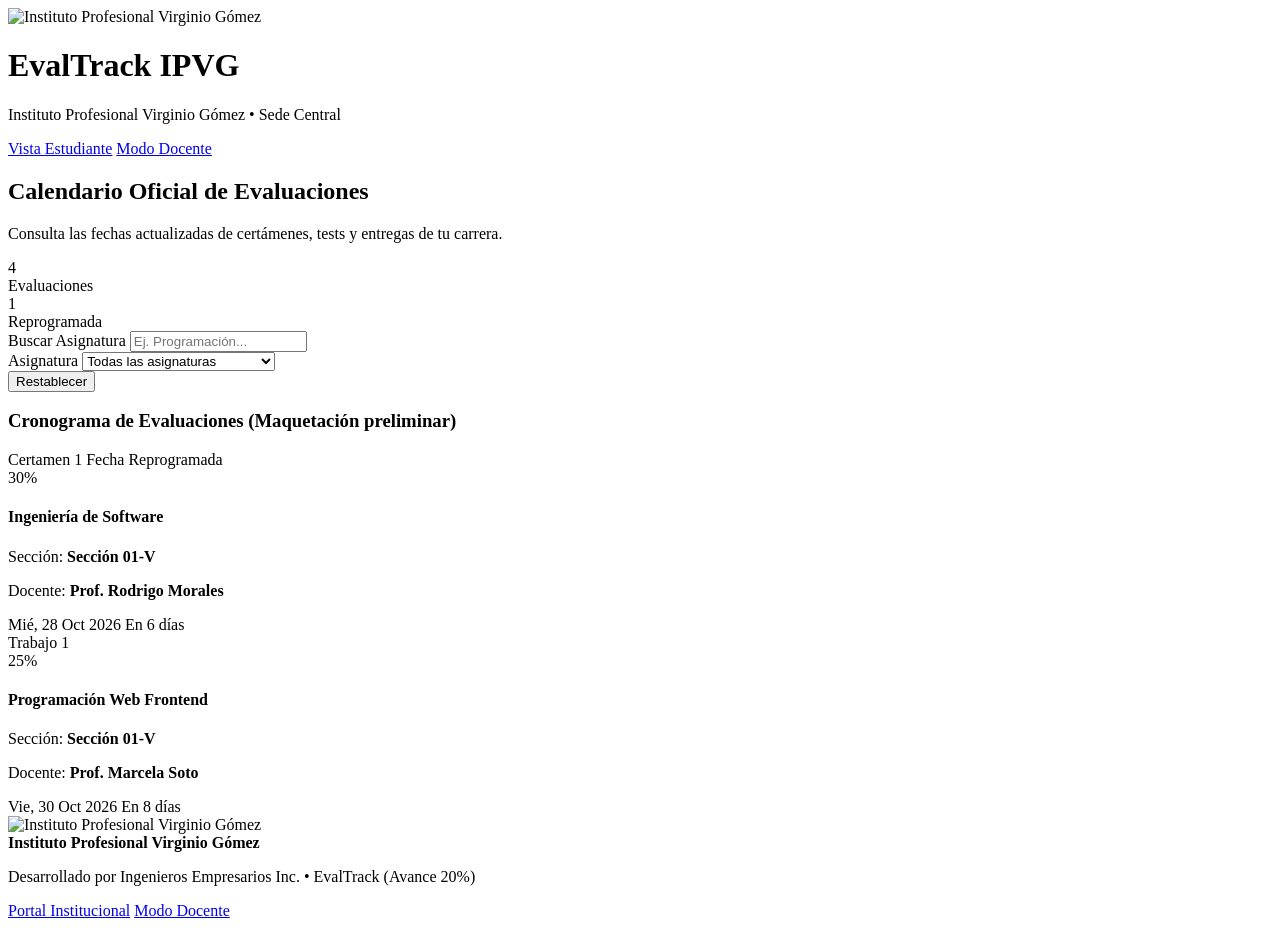
==== index.html @ 060f39af "maqueta semantica de portal estudiante/docente" ====
<!DOCTYPE html>
<html lang="es">
<head>
  <meta charset="UTF-8">
  <meta name="viewport" content="width=device-width, initial-scale=1.0">
  <title>EvalTrack | Portal Estudiante - IP Virginio Gómez (Avance 20%)</title>
  <link rel="stylesheet" href="css/styles.css">
</head>
<body>

  <!-- HEADER INSTITUCIONAL IPVG -->
  <header class="header-institucional">
    <div class="header-container">
      <div class="brand-section">
        <img src="logo-ipvg.png" alt="Instituto Profesional Virginio Gómez" class="logo-ipvg">
        <div class="brand-text">
          <h1>EvalTrack <span class="badge-brand">IPVG</span></h1>
          <p>Instituto Profesional Virginio Gómez &bull; Sede Central</p>
        </div>
      </div>
      <nav class="header-nav" aria-label="Navegación principal">
        <a href="index.html" class="nav-link-btn btn-active-role" aria-current="page">Vista Estudiante</a>
        <a href="docente.html" class="nav-link-btn">Modo Docente</a>
      </nav>
    </div>
  </header>

  <!-- CONTENIDO PRINCIPAL -->
  <main class="main-wrapper">
    
    <!-- Hero / Resumen del Semestre -->
    <section class="hero-banner" aria-labelledby="hero-title">
      <div class="hero-info">
        <h2 id="hero-title">Calendario Oficial de Evaluaciones</h2>
        <p>Consulta las fechas actualizadas de certámenes, tests y entregas de tu carrera.</p>
      </div>
      <div class="hero-stats">
        <div class="stat-card">
          <div class="stat-value">4</div>
          <div class="stat-label">Evaluaciones</div>
        </div>
        <div class="stat-card">
          <div class="stat-value warning">1</div>
          <div class="stat-label">Reprogramada</div>
        </div>
      </div>
    </section>

    <!-- Barra de Filtros (Estructura inicial) -->
    <section class="controls-card" aria-label="Filtros y búsqueda">
      <form class="filter-grid" id="filter-form" onsubmit="return false;">
        <div class="form-group">
          <label for="search-input" class="form-label">Buscar Asignatura</label>
          <input type="text" id="search-input" class="input-control" placeholder="Ej. Programación...">
        </div>
        <div class="form-group">
          <label for="filter-asignatura" class="form-label">Asignatura</label>
          <select id="filter-asignatura" class="select-control">
            <option value="all">Todas las asignaturas</option>
            <option value="Ingeniería de Software">Ingeniería de Software</option>
            <option value="Programación Web Frontend">Programación Web Frontend</option>
          </select>
        </div>
        <div class="form-group">
          <button type="button" class="btn-secondary" id="btn-reset-filters">Restablecer</button>
        </div>
      </form>
    </section>

    <!-- Listado en Tarjetas (Maquetación inicial) -->
    <section class="eval-section" aria-labelledby="list-title">
      <div class="section-title-bar">
        <h3 id="list-title">Cronograma de Evaluaciones <span class="eval-counter">(Maquetación preliminar)</span></h3>
      </div>

      <div class="eval-cards-grid">
        <!-- Tarjeta de Ejemplo 1: Certamen -->
        <article class="eval-card tipo-certamen">
          <div class="card-top">
            <div class="badges-group">
              <span class="badge badge-tipo-certamen">Certamen 1</span>
              <span class="badge badge-reprogramada">Fecha Reprogramada</span>
            </div>
            <span class="badge badge-ponderacion">30%</span>
          </div>
          <h4 class="card-title">Ingeniería de Software</h4>
          <div class="card-meta-list">
            <p>Sección: <strong>Sección 01-V</strong></p>
            <p>Docente: <strong>Prof. Rodrigo Morales</strong></p>
          </div>
          <div class="card-footer-info">
            <span class="fecha-valor">Mié, 28 Oct 2026</span>
            <span class="dias-restantes-pill urgente">En 6 días</span>
          </div>
        </article>

        <!-- Tarjeta de Ejemplo 2: Trabajo -->
        <article class="eval-card tipo-trabajo">
          <div class="card-top">
            <div class="badges-group">
              <span class="badge badge-tipo-trabajo">Trabajo 1</span>
            </div>
            <span class="badge badge-ponderacion">25%</span>
          </div>
          <h4 class="card-title">Programación Web Frontend</h4>
          <div class="card-meta-list">
            <p>Sección: <strong>Sección 01-V</strong></p>
            <p>Docente: <strong>Prof. Marcela Soto</strong></p>
          </div>
          <div class="card-footer-info">
            <span class="fecha-valor">Vie, 30 Oct 2026</span>
            <span class="dias-restantes-pill urgente">En 8 días</span>
          </div>
        </article>
      </div>

      <!-- FASE SIGUIENTE (Próxima entrega):
           - Módulo interactivo de vista calendario mensual (RF-07)
           - Modales dinámicos de detalle y confirmación
      -->
    </section>

  </main>

  <!-- FOOTER INSTITUCIONAL -->
  <footer class="footer-institucional">
    <div class="footer-container">
      <div class="footer-brand">
        <img src="logo-ipvg.png" alt="Instituto Profesional Virginio Gómez" class="footer-logo-ipvg">
        <div class="footer-text">
          <strong>Instituto Profesional Virginio Gómez</strong>
          <p>Desarrollado por Ingenieros Empresarios Inc. &bull; EvalTrack (Avance 20%)</p>
        </div>
      </div>
      <nav class="footer-links" aria-label="Enlaces institucionales">
        <a href="https://www.virginiogomez.cl" target="_blank" rel="noopener">Portal Institucional</a>
        <a href="docente.html">Modo Docente</a>
      </nav>
    </div>
  </footer>

  <script src="js/evaltrack.js"></script>
</body>
</html>
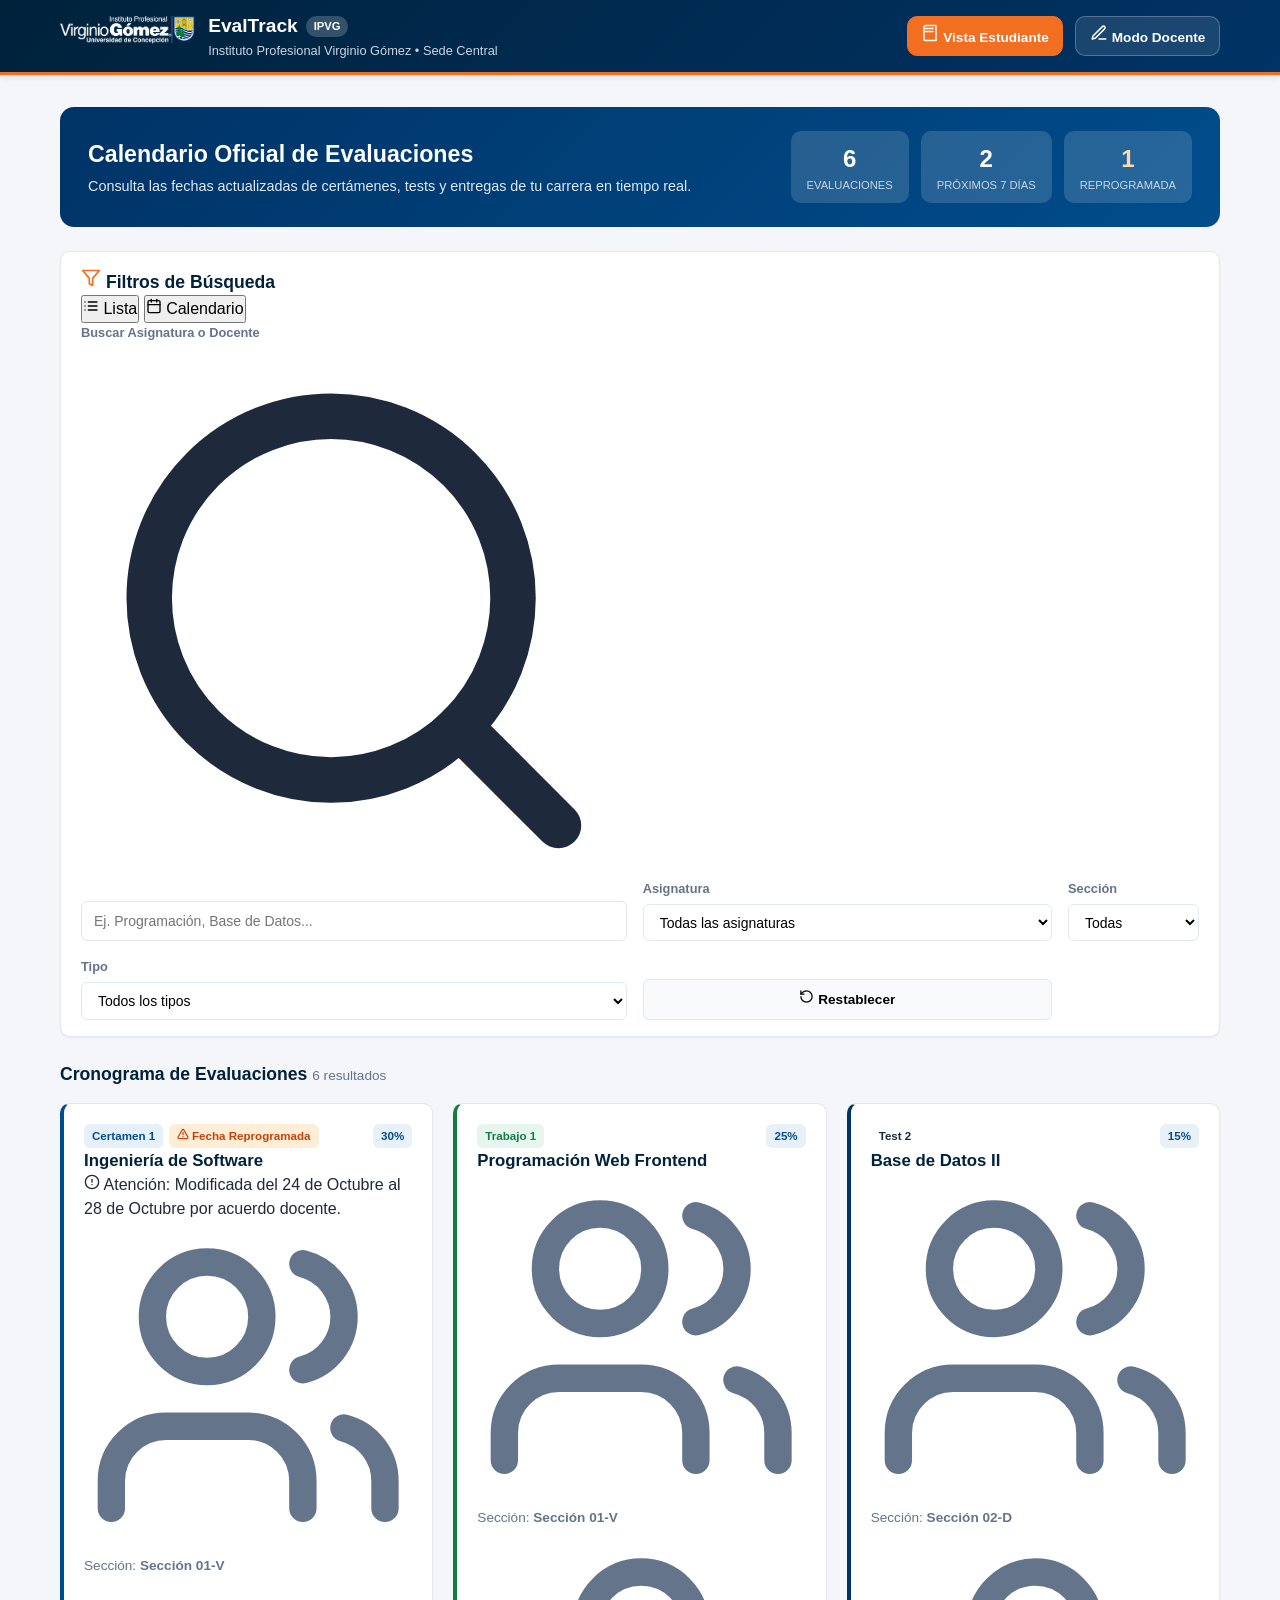
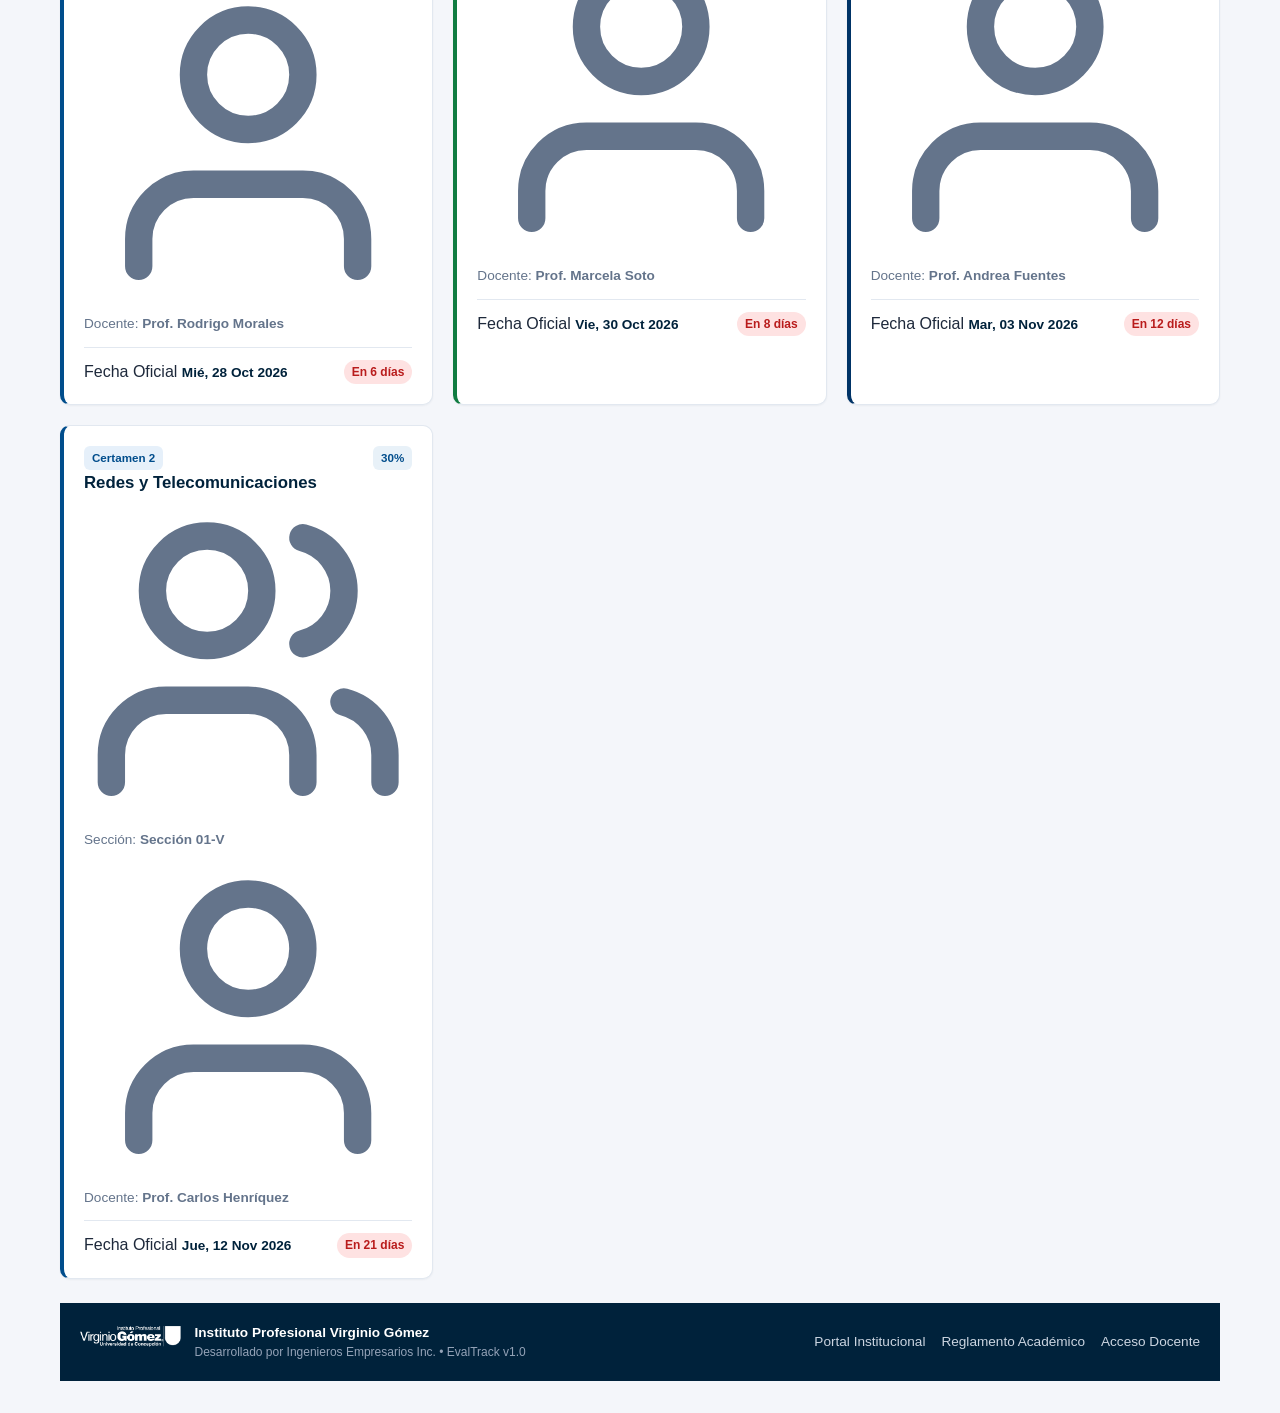
==== commit fbc8d3ae: "html 70%" ====
--- a/index.html
+++ b/index.html
@@ -3,41 +3,69 @@
 <head>
   <meta charset="UTF-8">
   <meta name="viewport" content="width=device-width, initial-scale=1.0">
-  <title>EvalTrack | Portal Estudiante - IP Virginio Gómez (Avance 20%)</title>
+  <meta name="description" content="EvalTrack - Calendario oficial y centralizado de evaluaciones para estudiantes del Instituto Profesional Virginio Gómez.">
+  <title>EvalTrack | Portal Estudiante - IP Virginio Gómez</title>
   <link rel="stylesheet" href="css/styles.css">
 </head>
 <body>
 
-  <!-- HEADER INSTITUCIONAL IPVG -->
+  <!-- ======================================================================
+       HEADER INSTITUCIONAL - IP VIRGINIO GÓMEZ
+       ====================================================================== -->
   <header class="header-institucional">
     <div class="header-container">
       <div class="brand-section">
-        <img src="logo-ipvg.png" alt="Instituto Profesional Virginio Gómez" class="logo-ipvg">
+        <div class="brand-logo-icon" title="Instituto Profesional Virginio Gómez">
+          <img src="logo-ipvg.png" alt="Instituto Profesional Virginio Gómez" class="logo-ipvg">
+        </div>
         <div class="brand-text">
-          <h1>EvalTrack <span class="badge-brand">IPVG</span></h1>
+          <h1>
+            EvalTrack
+            <span class="badge-brand">IPVG</span>
+          </h1>
           <p>Instituto Profesional Virginio Gómez &bull; Sede Central</p>
         </div>
       </div>
+
       <nav class="header-nav" aria-label="Navegación principal">
-        <a href="index.html" class="nav-link-btn btn-active-role" aria-current="page">Vista Estudiante</a>
-        <a href="docente.html" class="nav-link-btn">Modo Docente</a>
+        <a href="index.html" class="nav-link-btn btn-active-role" aria-current="page">
+          <svg width="18" height="18" viewBox="0 0 24 24" fill="none" stroke="currentColor" stroke-width="2" stroke-linecap="round" stroke-linejoin="round">
+            <path d="M4 19.5v-15A2.5 2.5 0 0 1 6.5 2H20v20H6.5a2.5 2.5 0 0 1-2.5-2.5Z"/>
+            <path d="M6 6h10"/>
+            <path d="M6 10h10"/>
+          </svg>
+          <span>Vista Estudiante</span>
+        </a>
+        <a href="docente.html" class="nav-link-btn">
+          <svg width="18" height="18" viewBox="0 0 24 24" fill="none" stroke="currentColor" stroke-width="2" stroke-linecap="round" stroke-linejoin="round">
+            <path d="M12 20h9"/>
+            <path d="M16.5 3.5a2.12 2.12 0 0 1 3 3L7 19l-4 1 1-4Z"/>
+          </svg>
+          <span>Modo Docente</span>
+        </a>
       </nav>
     </div>
   </header>
 
-  <!-- CONTENIDO PRINCIPAL -->
+  <!-- ======================================================================
+       CONTENIDO PRINCIPAL
+       ====================================================================== -->
   <main class="main-wrapper">
     
     <!-- Hero / Resumen del Semestre -->
     <section class="hero-banner" aria-labelledby="hero-title">
       <div class="hero-info">
         <h2 id="hero-title">Calendario Oficial de Evaluaciones</h2>
-        <p>Consulta las fechas actualizadas de certámenes, tests y entregas de tu carrera.</p>
+        <p>Consulta las fechas actualizadas de certámenes, tests y entregas de tu carrera en tiempo real.</p>
       </div>
       <div class="hero-stats">
         <div class="stat-card">
-          <div class="stat-value">4</div>
+          <div class="stat-value">6</div>
           <div class="stat-label">Evaluaciones</div>
+        </div>
+        <div class="stat-card">
+          <div class="stat-value">2</div>
+          <div class="stat-label">Próximos 7 días</div>
         </div>
         <div class="stat-card">
           <div class="stat-value warning">1</div>
@@ -46,99 +74,335 @@
       </div>
     </section>
 
-    <!-- Barra de Filtros (Estructura inicial) -->
-    <section class="controls-card" aria-label="Filtros y búsqueda">
+    <!-- Barra de Filtros, Búsqueda y Selector de Vista (RF-02, RF-07) -->
+    <section class="controls-card" aria-label="Filtros y opciones de visualización">
+      <div class="controls-header">
+        <div class="section-title-bar" style="margin-bottom: 0;">
+          <h3>
+            <svg width="20" height="20" viewBox="0 0 24 24" fill="none" stroke="currentColor" stroke-width="2" stroke-linecap="round" stroke-linejoin="round" style="color: var(--ipvg-orange);">
+              <polygon points="22 3 2 3 10 12.46 10 19 14 21 14 12.46 22 3"/>
+            </svg>
+            Filtros de Búsqueda
+          </h3>
+        </div>
+
+        <!-- Conmutador Lista / Calendario (RF-07) -->
+        <div class="view-toggles" role="tablist" aria-label="Cambio de visualización">
+          <button type="button" class="view-btn active" role="tab" aria-selected="true" id="btn-view-list">
+            <svg width="16" height="16" viewBox="0 0 24 24" fill="none" stroke="currentColor" stroke-width="2" stroke-linecap="round" stroke-linejoin="round">
+              <line x1="8" y1="6" x2="21" y2="6"/>
+              <line x1="8" y1="12" x2="21" y2="12"/>
+              <line x1="8" y1="18" x2="21" y2="18"/>
+              <line x1="3" y1="6" x2="3.01" y2="6"/>
+              <line x1="3" y1="12" x2="3.01" y2="12"/>
+              <line x1="3" y1="18" x2="3.01" y2="18"/>
+            </svg>
+            <span>Lista</span>
+          </button>
+          <button type="button" class="view-btn" role="tab" aria-selected="false" id="btn-view-cal">
+            <svg width="16" height="16" viewBox="0 0 24 24" fill="none" stroke="currentColor" stroke-width="2" stroke-linecap="round" stroke-linejoin="round">
+              <rect x="3" y="4" width="18" height="18" rx="2" ry="2"/>
+              <line x1="16" y1="2" x2="16" y2="6"/>
+              <line x1="8" y1="2" x2="8" y2="6"/>
+              <line x1="3" y1="10" x2="21" y2="10"/>
+            </svg>
+            <span>Calendario</span>
+          </button>
+        </div>
+      </div>
+
+      <!-- Formulario de Filtros Dinámicos -->
       <form class="filter-grid" id="filter-form" onsubmit="return false;">
+        <!-- Buscador por texto -->
         <div class="form-group">
-          <label for="search-input" class="form-label">Buscar Asignatura</label>
-          <input type="text" id="search-input" class="input-control" placeholder="Ej. Programación...">
-        </div>
+          <label for="search-input" class="form-label">Buscar Asignatura o Docente</label>
+          <div class="input-with-icon">
+            <svg viewBox="0 0 24 24" fill="none" stroke="currentColor" stroke-width="2" stroke-linecap="round" stroke-linejoin="round">
+              <circle cx="11" cy="11" r="8"/>
+              <line x1="21" y1="21" x2="16.65" y2="16.65"/>
+            </svg>
+            <input type="text" id="search-input" class="input-control" placeholder="Ej. Programación, Base de Datos...">
+          </div>
+        </div>
+
+        <!-- Filtro por Asignatura -->
         <div class="form-group">
           <label for="filter-asignatura" class="form-label">Asignatura</label>
           <select id="filter-asignatura" class="select-control">
             <option value="all">Todas las asignaturas</option>
             <option value="Ingeniería de Software">Ingeniería de Software</option>
             <option value="Programación Web Frontend">Programación Web Frontend</option>
+            <option value="Base de Datos II">Base de Datos II</option>
+            <option value="Redes y Telecomunicaciones">Redes y Telecomunicaciones</option>
           </select>
         </div>
+
+        <!-- Filtro por Sección -->
         <div class="form-group">
-          <button type="button" class="btn-secondary" id="btn-reset-filters">Restablecer</button>
+          <label for="filter-seccion" class="form-label">Sección</label>
+          <select id="filter-seccion" class="select-control">
+            <option value="all">Todas</option>
+            <option value="Sección 01-V">Sección 01-V</option>
+            <option value="Sección 02-D">Sección 02-D</option>
+          </select>
+        </div>
+
+        <!-- Filtro por Tipo de Evaluación -->
+        <div class="form-group">
+          <label for="filter-tipo" class="form-label">Tipo</label>
+          <select id="filter-tipo" class="select-control">
+            <option value="all">Todos los tipos</option>
+            <option value="Certamen">Certamen</option>
+            <option value="Trabajo">Trabajo / Proyecto</option>
+            <option value="Test">Test Corto</option>
+            <option value="Examen">Examen</option>
+          </select>
+        </div>
+
+        <!-- Botón para limpiar filtros -->
+        <div class="form-group">
+          <button type="button" class="btn-secondary" id="btn-reset-filters">
+            <svg width="15" height="15" viewBox="0 0 24 24" fill="none" stroke="currentColor" stroke-width="2" stroke-linecap="round" stroke-linejoin="round">
+              <path d="M3 12a9 9 0 1 0 9-9 9.75 9.75 0 0 0-6.74 2.74L3 8"/>
+              <path d="M3 3v5h5"/>
+            </svg>
+            <span>Restablecer</span>
+          </button>
         </div>
       </form>
     </section>
 
-    <!-- Listado en Tarjetas (Maquetación inicial) -->
-    <section class="eval-section" aria-labelledby="list-title">
+    <!-- ======================================================================
+         VISTA 1: LISTADO EN TARJETAS CRONOLÓGICAS (RF-01, RF-03)
+         ====================================================================== -->
+    <section class="eval-section" id="view-cards-container" aria-labelledby="list-title">
       <div class="section-title-bar">
-        <h3 id="list-title">Cronograma de Evaluaciones <span class="eval-counter">(Maquetación preliminar)</span></h3>
+        <h3 id="list-title">
+          <span>Cronograma de Evaluaciones</span>
+          <span class="eval-counter">6 resultados</span>
+        </h3>
       </div>
 
       <div class="eval-cards-grid">
-        <!-- Tarjeta de Ejemplo 1: Certamen -->
+
+        <!-- Tarjeta 1: Certamen (Reprogramada - RF-03) -->
         <article class="eval-card tipo-certamen">
-          <div class="card-top">
-            <div class="badges-group">
-              <span class="badge badge-tipo-certamen">Certamen 1</span>
-              <span class="badge badge-reprogramada">Fecha Reprogramada</span>
-            </div>
-            <span class="badge badge-ponderacion">30%</span>
-          </div>
-          <h4 class="card-title">Ingeniería de Software</h4>
-          <div class="card-meta-list">
-            <p>Sección: <strong>Sección 01-V</strong></p>
-            <p>Docente: <strong>Prof. Rodrigo Morales</strong></p>
-          </div>
+          <div>
+            <div class="card-top">
+              <div class="badges-group">
+                <span class="badge badge-tipo-certamen">Certamen 1</span>
+                <!-- Indicador visual de reprogramación -->
+                <span class="badge badge-reprogramada">
+                  <svg width="12" height="12" viewBox="0 0 24 24" fill="none" stroke="currentColor" stroke-width="2.5" stroke-linecap="round" stroke-linejoin="round">
+                    <path d="m21.73 18-8-14a2 2 0 0 0-3.48 0l-8 14A2 2 0 0 0 4 21h16a2 2 0 0 0 1.73-3Z"/>
+                    <line x1="12" y1="9" x2="12" y2="13"/>
+                    <line x1="12" y1="17" x2="12.01" y2="17"/>
+                  </svg>
+                  Fecha Reprogramada
+                </span>
+              </div>
+              <span class="badge badge-ponderacion">30%</span>
+            </div>
+
+            <h4 class="card-title">Ingeniería de Software</h4>
+
+            <!-- Mensaje de aviso de reprogramación para el estudiante -->
+            <div class="reprogramada-notice">
+              <svg width="16" height="16" viewBox="0 0 24 24" fill="none" stroke="currentColor" stroke-width="2" stroke-linecap="round" stroke-linejoin="round">
+                <circle cx="12" cy="12" r="10"/>
+                <line x1="12" y1="8" x2="12" y2="12"/>
+                <line x1="12" y1="16" x2="12.01" y2="16"/>
+              </svg>
+              <span>Atención: Modificada del 24 de Octubre al 28 de Octubre por acuerdo docente.</span>
+            </div>
+
+            <div class="card-meta-list">
+              <div class="meta-item">
+                <svg viewBox="0 0 24 24" fill="none" stroke="currentColor" stroke-width="2" stroke-linecap="round" stroke-linejoin="round">
+                  <path d="M16 21v-2a4 4 0 0 0-4-4H6a4 4 0 0 0-4 4v2"/>
+                  <circle cx="9" cy="7" r="4"/>
+                  <path d="M22 21v-2a4 4 0 0 0-3-3.87"/>
+                  <path d="M16 3.13a4 4 0 0 1 0 7.75"/>
+                </svg>
+                <span>Sección: <strong>Sección 01-V</strong></span>
+              </div>
+              <div class="meta-item">
+                <svg viewBox="0 0 24 24" fill="none" stroke="currentColor" stroke-width="2" stroke-linecap="round" stroke-linejoin="round">
+                  <path d="M20 21v-2a4 4 0 0 0-4-4H8a4 4 0 0 0-4 4v2"/>
+                  <circle cx="12" cy="7" r="4"/>
+                </svg>
+                <span>Docente: <strong>Prof. Rodrigo Morales</strong></span>
+              </div>
+            </div>
+          </div>
+
           <div class="card-footer-info">
-            <span class="fecha-valor">Mié, 28 Oct 2026</span>
-            <span class="dias-restantes-pill urgente">En 6 días</span>
+            <div class="fecha-box">
+              <span class="fecha-label">Fecha Oficial</span>
+              <span class="fecha-valor">Mié, 28 Oct 2026</span>
+            </div>
+            <div class="dias-restantes-pill urgente">En 6 días</div>
           </div>
         </article>
 
-        <!-- Tarjeta de Ejemplo 2: Trabajo -->
+        <!-- Tarjeta 2: Trabajo Práctico -->
         <article class="eval-card tipo-trabajo">
-          <div class="card-top">
-            <div class="badges-group">
-              <span class="badge badge-tipo-trabajo">Trabajo 1</span>
-            </div>
-            <span class="badge badge-ponderacion">25%</span>
-          </div>
-          <h4 class="card-title">Programación Web Frontend</h4>
-          <div class="card-meta-list">
-            <p>Sección: <strong>Sección 01-V</strong></p>
-            <p>Docente: <strong>Prof. Marcela Soto</strong></p>
-          </div>
+          <div>
+            <div class="card-top">
+              <div class="badges-group">
+                <span class="badge badge-tipo-trabajo">Trabajo 1</span>
+              </div>
+              <span class="badge badge-ponderacion">25%</span>
+            </div>
+
+            <h4 class="card-title">Programación Web Frontend</h4>
+
+            <div class="card-meta-list">
+              <div class="meta-item">
+                <svg viewBox="0 0 24 24" fill="none" stroke="currentColor" stroke-width="2" stroke-linecap="round" stroke-linejoin="round">
+                  <path d="M16 21v-2a4 4 0 0 0-4-4H6a4 4 0 0 0-4 4v2"/>
+                  <circle cx="9" cy="7" r="4"/>
+                  <path d="M22 21v-2a4 4 0 0 0-3-3.87"/>
+                  <path d="M16 3.13a4 4 0 0 1 0 7.75"/>
+                </svg>
+                <span>Sección: <strong>Sección 01-V</strong></span>
+              </div>
+              <div class="meta-item">
+                <svg viewBox="0 0 24 24" fill="none" stroke="currentColor" stroke-width="2" stroke-linecap="round" stroke-linejoin="round">
+                  <path d="M20 21v-2a4 4 0 0 0-4-4H8a4 4 0 0 0-4 4v2"/>
+                  <circle cx="12" cy="7" r="4"/>
+                </svg>
+                <span>Docente: <strong>Prof. Marcela Soto</strong></span>
+              </div>
+            </div>
+          </div>
+
           <div class="card-footer-info">
-            <span class="fecha-valor">Vie, 30 Oct 2026</span>
-            <span class="dias-restantes-pill urgente">En 8 días</span>
+            <div class="fecha-box">
+              <span class="fecha-label">Fecha Oficial</span>
+              <span class="fecha-valor">Vie, 30 Oct 2026</span>
+            </div>
+            <div class="dias-restantes-pill proximo">En 8 días</div>
           </div>
         </article>
-      </div>
-
-      <!-- FASE SIGUIENTE (Próxima entrega):
-           - Módulo interactivo de vista calendario mensual (RF-07)
-           - Modales dinámicos de detalle y confirmación
-      -->
+
+        <!-- Tarjeta 3: Test Corto -->
+        <article class="eval-card tipo-test">
+          <div>
+            <div class="card-top">
+              <div class="badges-group">
+                <span class="badge badge-tipo-test">Test 2</span>
+              </div>
+              <span class="badge badge-ponderacion">15%</span>
+            </div>
+
+            <h4 class="card-title">Base de Datos II</h4>
+
+            <div class="card-meta-list">
+              <div class="meta-item">
+                <svg viewBox="0 0 24 24" fill="none" stroke="currentColor" stroke-width="2" stroke-linecap="round" stroke-linejoin="round">
+                  <path d="M16 21v-2a4 4 0 0 0-4-4H6a4 4 0 0 0-4 4v2"/>
+                  <circle cx="9" cy="7" r="4"/>
+                  <path d="M22 21v-2a4 4 0 0 0-3-3.87"/>
+                  <path d="M16 3.13a4 4 0 0 1 0 7.75"/>
+                </svg>
+                <span>Sección: <strong>Sección 02-D</strong></span>
+              </div>
+              <div class="meta-item">
+                <svg viewBox="0 0 24 24" fill="none" stroke="currentColor" stroke-width="2" stroke-linecap="round" stroke-linejoin="round">
+                  <path d="M20 21v-2a4 4 0 0 0-4-4H8a4 4 0 0 0-4 4v2"/>
+                  <circle cx="12" cy="7" r="4"/>
+                </svg>
+                <span>Docente: <strong>Prof. Andrea Fuentes</strong></span>
+              </div>
+            </div>
+          </div>
+
+          <div class="card-footer-info">
+            <div class="fecha-box">
+              <span class="fecha-label">Fecha Oficial</span>
+              <span class="fecha-valor">Mar, 03 Nov 2026</span>
+            </div>
+            <div class="dias-restantes-pill">En 12 días</div>
+          </div>
+        </article>
+
+        <!-- Tarjeta 4: Certamen 2 -->
+        <article class="eval-card tipo-certamen">
+          <div>
+            <div class="card-top">
+              <div class="badges-group">
+                <span class="badge badge-tipo-certamen">Certamen 2</span>
+              </div>
+              <span class="badge badge-ponderacion">30%</span>
+            </div>
+
+            <h4 class="card-title">Redes y Telecomunicaciones</h4>
+
+            <div class="card-meta-list">
+              <div class="meta-item">
+                <svg viewBox="0 0 24 24" fill="none" stroke="currentColor" stroke-width="2" stroke-linecap="round" stroke-linejoin="round">
+                  <path d="M16 21v-2a4 4 0 0 0-4-4H6a4 4 0 0 0-4 4v2"/>
+                  <circle cx="9" cy="7" r="4"/>
+                  <path d="M22 21v-2a4 4 0 0 0-3-3.87"/>
+                  <path d="M16 3.13a4 4 0 0 1 0 7.75"/>
+                </svg>
+                <span>Sección: <strong>Sección 01-V</strong></span>
+              </div>
+              <div class="meta-item">
+                <svg viewBox="0 0 24 24" fill="none" stroke="currentColor" stroke-width="2" stroke-linecap="round" stroke-linejoin="round">
+                  <path d="M20 21v-2a4 4 0 0 0-4-4H8a4 4 0 0 0-4 4v2"/>
+                  <circle cx="12" cy="7" r="4"/>
+                </svg>
+                <span>Docente: <strong>Prof. Carlos Henríquez</strong></span>
+              </div>
+            </div>
+          </div>
+
+          <div class="card-footer-info">
+            <div class="fecha-box">
+              <span class="fecha-label">Fecha Oficial</span>
+              <span class="fecha-valor">Jue, 12 Nov 2026</span>
+            </div>
+            <div class="dias-restantes-pill">En 21 días</div>
+          </div>
+        </article>
+      </div>
     </section>
 
-  </main>
-
-  <!-- FOOTER INSTITUCIONAL -->
+    <!-- ======================================================================
+         VISTA 2: CALENDARIO MENSUAL (RF-07) - PREPARADA PARA FASE FINAL (100%)
+         ====================================================================== -->
+    <section class="calendar-view-container" id="view-calendar-container" aria-label="Vista de calendario mensual" style="display: none;">
+      <div class="calendar-placeholder" style="text-align: center; padding: 3rem 1.5rem; background: var(--bg-surface); border-radius: var(--radius-md); border: 1px dashed var(--border-light);">
+        <h3 style="color: var(--ipvg-blue-dark); margin-bottom: 0.5rem;">Módulo de Calendario Mensual Interactivo</h3>
+        <p style="color: var(--text-muted); font-size: 0.9rem;">La vista matricial mensual de 42 celdas con navegación automática de meses se integra en la entrega final del proyecto (100%).</p>
+      </div>
+    </section>
+  <!-- ======================================================================
+       FOOTER INSTITUCIONAL
+       ====================================================================== -->
   <footer class="footer-institucional">
     <div class="footer-container">
       <div class="footer-brand">
-        <img src="logo-ipvg.png" alt="Instituto Profesional Virginio Gómez" class="footer-logo-ipvg">
+        <div class="footer-logo-container" title="Instituto Profesional Virginio Gómez">
+          <img src="logo-ipvg.png" alt="Instituto Profesional Virginio Gómez" class="footer-logo-ipvg">
+        </div>
         <div class="footer-text">
           <strong>Instituto Profesional Virginio Gómez</strong>
-          <p>Desarrollado por Ingenieros Empresarios Inc. &bull; EvalTrack (Avance 20%)</p>
-        </div>
-      </div>
+          <p>Desarrollado por Ingenieros Empresarios Inc. &bull; EvalTrack v1.0</p>
+        </div>
+      </div>
+
       <nav class="footer-links" aria-label="Enlaces institucionales">
         <a href="https://www.virginiogomez.cl" target="_blank" rel="noopener">Portal Institucional</a>
-        <a href="docente.html">Modo Docente</a>
+        <a href="#">Reglamento Académico</a>
+        <a href="docente.html">Acceso Docente</a>
       </nav>
     </div>
   </footer>
 
+  <!-- Script con la lógica de negocio, persistencia y filtros de EvalTrack -->
   <script src="js/evaltrack.js"></script>
 </body>
 </html>
--- a/css/styles.css
+++ b/css/styles.css
@@ -0,0 +1,482 @@
+/* ==========================================================================
+   EvalTrack - Sistema de Calendario y Seguimiento de Evaluaciones
+   Instituto Profesional Virginio Gómez
+   Estilos Principales (Avance 20% - Maquetación y Paleta Institucional)
+   ========================================================================== */
+
+:root {
+  /* Paleta Institucional IP Virginio Gómez */
+  --ipvg-blue-dark: #00223b;
+  --ipvg-blue-primary: #003366;
+  --ipvg-blue-medium: #004d8c;
+  --ipvg-blue-light: #e8f1f8;
+  --ipvg-orange: #f26f21;
+  --ipvg-orange-hover: #d95a12;
+
+  /* Estados Semánticos de Evaluación */
+  --status-certamen: #004d8c;
+  --status-certamen-bg: #e6f0fa;
+  --status-trabajo: #107c41;
+  --status-trabajo-bg: #e6f6ee;
+  --badge-reprogramada: #c2410c;
+  --badge-reprogramada-bg: #ffedd5;
+
+  /* Neutros y Superficies */
+  --bg-app: #f4f6fa;
+  --bg-surface: #ffffff;
+  --bg-surface-secondary: #f8fafc;
+  --text-main: #1e293b;
+  --text-muted: #64748b;
+  --text-white: #ffffff;
+
+  /* Bordes, Sombras y Radios */
+  --border-light: #e2e8f0;
+  --shadow-sm: 0 1px 2px rgba(0, 34, 59, 0.05);
+  --shadow-md: 0 4px 6px -1px rgba(0, 34, 59, 0.08);
+  --radius-sm: 6px;
+  --radius-md: 10px;
+  --radius-lg: 14px;
+  --container-max-width: 1200px;
+}
+
+/* Reset y estructura general */
+*, *::before, *::after {
+  box-sizing: border-box;
+  margin: 0;
+  padding: 0;
+}
+
+body {
+  font-family: -apple-system, BlinkMacSystemFont, "Segoe UI", Roboto, Arial, sans-serif;
+  background-color: var(--bg-app);
+  color: var(--text-main);
+  line-height: 1.5;
+  min-height: 100vh;
+  display: flex;
+  flex-direction: column;
+}
+
+a {
+  color: inherit;
+  text-decoration: none;
+}
+
+button, input, select {
+  font: inherit;
+}
+
+/* ==========================================================================
+   HEADER INSTITUCIONAL
+   ========================================================================== */
+.header-institucional {
+  background: linear-gradient(135deg, var(--ipvg-blue-dark) 0%, var(--ipvg-blue-primary) 100%);
+  color: var(--text-white);
+  box-shadow: var(--shadow-md);
+  position: sticky;
+  top: 0;
+  z-index: 100;
+  border-bottom: 3px solid var(--ipvg-orange);
+}
+
+.header-container {
+  max-width: var(--container-max-width);
+  margin: 0 auto;
+  padding: 0.75rem 1.25rem;
+  display: flex;
+  align-items: center;
+  justify-content: space-between;
+}
+
+.brand-section {
+  display: flex;
+  align-items: center;
+  gap: 0.85rem;
+}
+
+.logo-ipvg {
+  max-height: 40px;
+  width: auto;
+}
+
+.brand-text h1 {
+  font-size: 1.2rem;
+  display: flex;
+  align-items: center;
+  gap: 0.5rem;
+}
+
+.brand-text .badge-brand {
+  font-size: 0.7rem;
+  background: rgba(255, 255, 255, 0.2);
+  padding: 0.15rem 0.5rem;
+  border-radius: 9999px;
+}
+
+.brand-text p {
+  font-size: 0.8rem;
+  color: #cbd5e1;
+}
+
+.header-nav {
+  display: flex;
+  gap: 0.75rem;
+}
+
+.nav-link-btn {
+  padding: 0.45rem 0.85rem;
+  border-radius: var(--radius-md);
+  font-size: 0.85rem;
+  font-weight: 600;
+  border: 1px solid rgba(255, 255, 255, 0.25);
+  background: rgba(255, 255, 255, 0.1);
+  color: var(--text-white);
+  transition: 0.2s ease;
+}
+
+.nav-link-btn.btn-active-role {
+  background: var(--ipvg-orange);
+  border-color: var(--ipvg-orange);
+}
+
+/* ==========================================================================
+   CONTENEDOR PRINCIPAL Y HERO BANNER
+   ========================================================================== */
+.main-wrapper {
+  max-width: var(--container-max-width);
+  margin: 0 auto;
+  padding: 2rem 1.25rem;
+  width: 100%;
+  flex: 1;
+  display: flex;
+  flex-direction: column;
+  gap: 1.5rem;
+}
+
+.hero-banner {
+  background: linear-gradient(135deg, var(--ipvg-blue-primary) 0%, var(--ipvg-blue-medium) 100%);
+  color: var(--text-white);
+  border-radius: var(--radius-lg);
+  padding: 1.5rem 1.75rem;
+  display: flex;
+  align-items: center;
+  justify-content: space-between;
+  gap: 1.5rem;
+}
+
+.hero-info h2 {
+  font-size: 1.45rem;
+  margin-bottom: 0.25rem;
+}
+
+.hero-info p {
+  color: #e2e8f0;
+  font-size: 0.9rem;
+}
+
+.hero-stats {
+  display: flex;
+  gap: 0.75rem;
+}
+
+.stat-card {
+  background: rgba(255, 255, 255, 0.15);
+  border-radius: var(--radius-md);
+  padding: 0.6rem 1rem;
+  text-align: center;
+  min-width: 90px;
+}
+
+.stat-value {
+  font-size: 1.5rem;
+  font-weight: 800;
+}
+
+.stat-value.warning {
+  color: #fed7aa;
+}
+
+.stat-label {
+  font-size: 0.7rem;
+  text-transform: uppercase;
+  color: #cbd5e1;
+}
+
+/* ==========================================================================
+   CONTROLES Y FORMULARIOS
+   ========================================================================== */
+.controls-card {
+  background: var(--bg-surface);
+  border-radius: var(--radius-md);
+  padding: 1rem 1.25rem;
+  box-shadow: var(--shadow-sm);
+  border: 1px solid var(--border-light);
+}
+
+.filter-grid {
+  display: grid;
+  grid-template-columns: 2fr 1.5fr auto;
+  gap: 1rem;
+  align-items: flex-end;
+}
+
+.form-group {
+  display: flex;
+  flex-direction: column;
+  gap: 0.35rem;
+}
+
+.form-label {
+  font-size: 0.8rem;
+  font-weight: 600;
+  color: var(--text-muted);
+}
+
+.input-control,
+.select-control {
+  width: 100%;
+  padding: 0.55rem 0.75rem;
+  border: 1px solid var(--border-light);
+  border-radius: var(--radius-sm);
+  background: var(--bg-surface);
+  font-size: 0.875rem;
+}
+
+.btn-secondary {
+  padding: 0.55rem 0.9rem;
+  background-color: var(--bg-surface-secondary);
+  border: 1px solid var(--border-light);
+  border-radius: var(--radius-sm);
+  cursor: pointer;
+  font-weight: 600;
+  font-size: 0.85rem;
+}
+
+/* ==========================================================================
+   TARJETAS DE EVALUACIÓN
+   ========================================================================== */
+.eval-section {
+  display: flex;
+  flex-direction: column;
+  gap: 1rem;
+}
+
+.section-title-bar h3 {
+  font-size: 1.1rem;
+  color: var(--ipvg-blue-dark);
+}
+
+.eval-counter {
+  font-size: 0.85rem;
+  color: var(--text-muted);
+  font-weight: normal;
+}
+
+.eval-cards-grid {
+  display: grid;
+  grid-template-columns: repeat(auto-fill, minmax(300px, 1fr));
+  gap: 1.25rem;
+}
+
+.eval-card {
+  background: var(--bg-surface);
+  border-radius: var(--radius-md);
+  border: 1px solid var(--border-light);
+  padding: 1.25rem;
+  box-shadow: var(--shadow-sm);
+  display: flex;
+  flex-direction: column;
+  gap: 0.75rem;
+  border-left: 4px solid var(--ipvg-blue-primary);
+}
+
+.eval-card.tipo-certamen { border-left-color: var(--status-certamen); }
+.eval-card.tipo-trabajo { border-left-color: var(--status-trabajo); }
+
+.card-top {
+  display: flex;
+  align-items: center;
+  justify-content: space-between;
+}
+
+.badges-group {
+  display: flex;
+  gap: 0.35rem;
+}
+
+.badge {
+  font-size: 0.725rem;
+  font-weight: 700;
+  padding: 0.2rem 0.5rem;
+  border-radius: var(--radius-sm);
+}
+
+.badge-tipo-certamen { background: var(--status-certamen-bg); color: var(--status-certamen); }
+.badge-tipo-trabajo { background: var(--status-trabajo-bg); color: var(--status-trabajo); }
+.badge-reprogramada { background: var(--badge-reprogramada-bg); color: var(--badge-reprogramada); }
+.badge-ponderacion { background: var(--ipvg-blue-light); color: var(--ipvg-blue-medium); }
+
+.card-title {
+  font-size: 1.05rem;
+  color: var(--ipvg-blue-dark);
+}
+
+.card-meta-list {
+  font-size: 0.85rem;
+  color: var(--text-muted);
+  display: flex;
+  flex-direction: column;
+  gap: 0.2rem;
+}
+
+.card-footer-info {
+  display: flex;
+  align-items: center;
+  justify-content: space-between;
+  padding-top: 0.75rem;
+  border-top: 1px solid var(--border-light);
+}
+
+.fecha-valor {
+  font-size: 0.85rem;
+  font-weight: 700;
+  color: var(--ipvg-blue-dark);
+}
+
+.dias-restantes-pill {
+  font-size: 0.75rem;
+  font-weight: 700;
+  padding: 0.2rem 0.5rem;
+  border-radius: 9999px;
+  background: #fee2e2;
+  color: #b91c1c;
+}
+
+/* ==========================================================================
+   VISTA DOCENTE (ESTRUCTURA BÁSICA)
+   ========================================================================== */
+.docente-layout {
+  display: grid;
+  grid-template-columns: 320px 1fr;
+  gap: 1.5rem;
+}
+
+.form-card,
+.table-card {
+  background: var(--bg-surface);
+  border-radius: var(--radius-md);
+  border: 1px solid var(--border-light);
+  box-shadow: var(--shadow-sm);
+  padding: 1.25rem;
+}
+
+.form-card-header h3 {
+  font-size: 1.1rem;
+  color: var(--ipvg-blue-dark);
+}
+
+.form-card-header p {
+  font-size: 0.8rem;
+  color: var(--text-muted);
+  margin-bottom: 0.85rem;
+}
+
+.form-body {
+  display: flex;
+  flex-direction: column;
+  gap: 0.85rem;
+}
+
+.btn-primary {
+  padding: 0.6rem 1rem;
+  background: var(--ipvg-orange);
+  color: var(--text-white);
+  border: none;
+  border-radius: var(--radius-sm);
+  font-weight: 700;
+  cursor: pointer;
+}
+
+.btn-primary:hover {
+  background: var(--ipvg-orange-hover);
+}
+
+.table-responsive-wrapper {
+  overflow-x: auto;
+  margin-top: 0.75rem;
+}
+
+.table-gestion {
+  width: 100%;
+  border-collapse: collapse;
+  font-size: 0.85rem;
+}
+
+.table-gestion th,
+.table-gestion td {
+  padding: 0.65rem;
+  text-align: left;
+  border-bottom: 1px solid var(--border-light);
+}
+
+.table-gestion th {
+  background: var(--bg-surface-secondary);
+  color: var(--text-muted);
+  font-size: 0.75rem;
+  text-transform: uppercase;
+}
+
+/* ==========================================================================
+   FOOTER INSTITUCIONAL
+   ========================================================================== */
+.footer-institucional {
+  background: var(--ipvg-blue-dark);
+  color: var(--text-white);
+  margin-top: auto;
+  padding: 1.25rem;
+}
+
+.footer-container {
+  max-width: var(--container-max-width);
+  margin: 0 auto;
+  display: flex;
+  align-items: center;
+  justify-content: space-between;
+}
+
+.footer-brand {
+  display: flex;
+  align-items: center;
+  gap: 0.85rem;
+}
+
+.footer-logo-ipvg {
+  max-height: 30px;
+  filter: brightness(0) invert(1);
+}
+
+.footer-text strong {
+  display: block;
+  font-size: 0.85rem;
+}
+
+.footer-text p {
+  font-size: 0.75rem;
+  color: #94a3b8;
+}
+
+.footer-links {
+  display: flex;
+  gap: 1rem;
+  font-size: 0.85rem;
+  color: #cbd5e1;
+}
+
+/* ==========================================================================
+   RESPONSIVE DESIGN (BÁSICO)
+   ========================================================================== */
+@media (max-width: 820px) {
+  .docente-layout { grid-template-columns: 1fr; }
+  .hero-banner { flex-direction: column; align-items: flex-start; }
+  .filter-grid { grid-template-columns: 1fr; }
+  .header-container, .footer-container { flex-direction: column; align-items: flex-start; gap: 0.75rem; }
+}
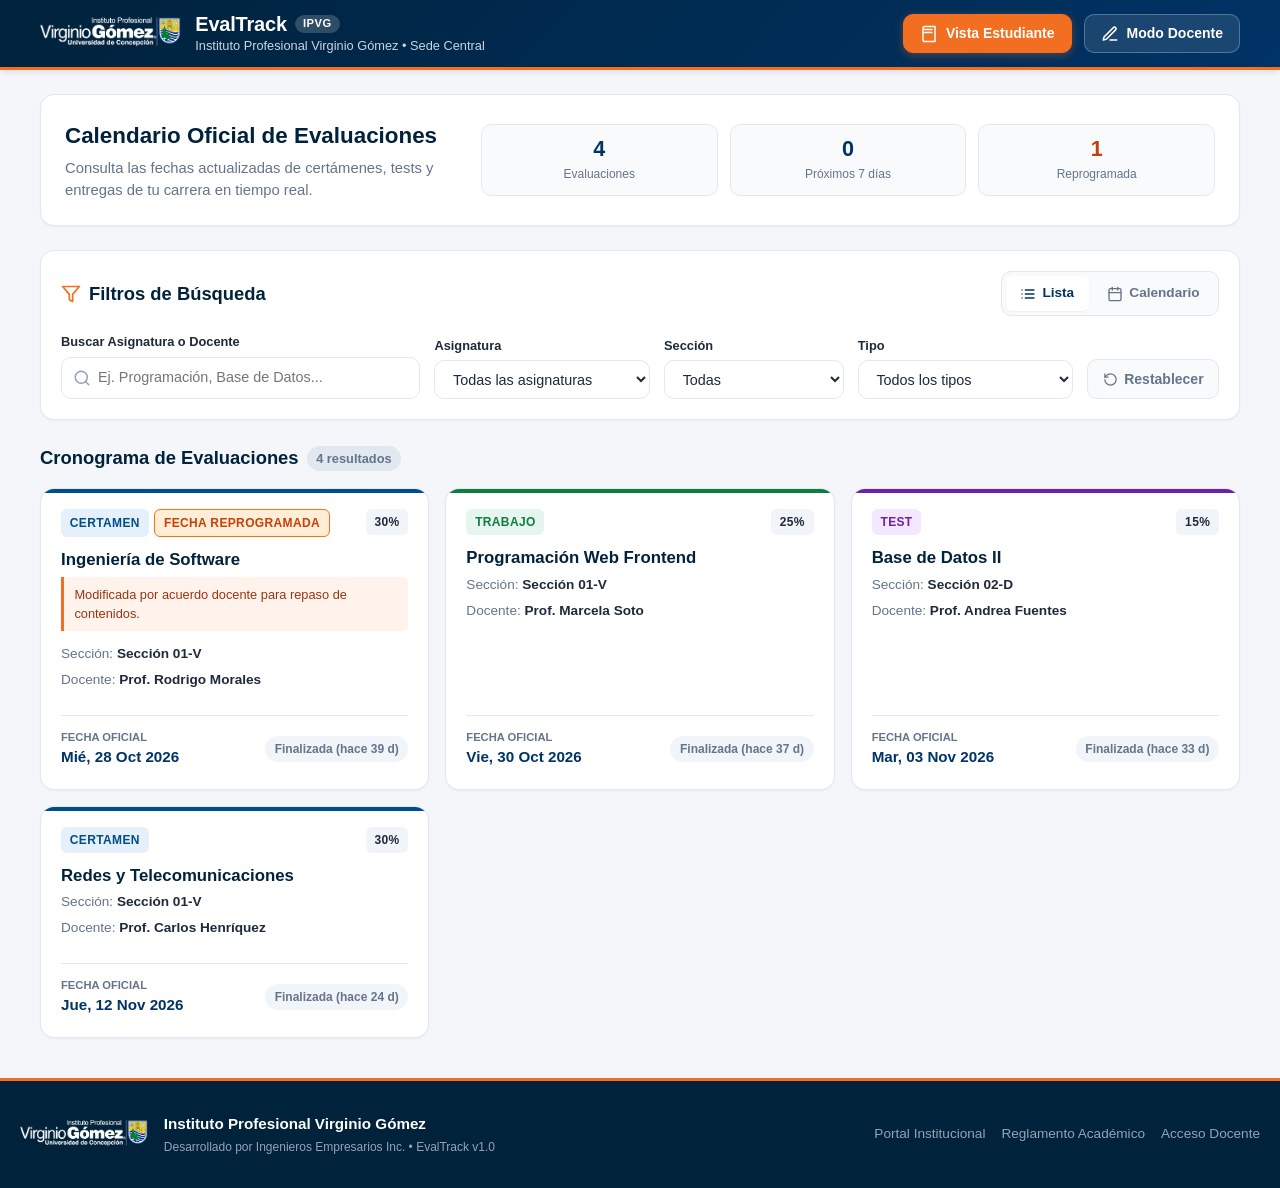
==== commit c2b75e84: "feat(html): integrar estructura completa de calendario mensual y tabla de gestión docente index.html" ====
--- a/index.html
+++ b/index.html
@@ -367,18 +367,198 @@
             <div class="dias-restantes-pill">En 21 días</div>
           </div>
         </article>
+
+        <!-- Tarjeta 5: Trabajo Final -->
+        <article class="eval-card tipo-trabajo">
+          <div>
+            <div class="card-top">
+              <div class="badges-group">
+                <span class="badge badge-tipo-trabajo">Trabajo Final</span>
+              </div>
+              <span class="badge badge-ponderacion">35%</span>
+            </div>
+
+            <h4 class="card-title">Programación Web Frontend</h4>
+
+            <div class="card-meta-list">
+              <div class="meta-item">
+                <svg viewBox="0 0 24 24" fill="none" stroke="currentColor" stroke-width="2" stroke-linecap="round" stroke-linejoin="round">
+                  <path d="M16 21v-2a4 4 0 0 0-4-4H6a4 4 0 0 0-4 4v2"/>
+                  <circle cx="9" cy="7" r="4"/>
+                  <path d="M22 21v-2a4 4 0 0 0-3-3.87"/>
+                  <path d="M16 3.13a4 4 0 0 1 0 7.75"/>
+                </svg>
+                <span>Sección: <strong>Sección 01-V</strong></span>
+              </div>
+              <div class="meta-item">
+                <svg viewBox="0 0 24 24" fill="none" stroke="currentColor" stroke-width="2" stroke-linecap="round" stroke-linejoin="round">
+                  <path d="M20 21v-2a4 4 0 0 0-4-4H8a4 4 0 0 0-4 4v2"/>
+                  <circle cx="12" cy="7" r="4"/>
+                </svg>
+                <span>Docente: <strong>Prof. Marcela Soto</strong></span>
+              </div>
+            </div>
+          </div>
+
+          <div class="card-footer-info">
+            <div class="fecha-box">
+              <span class="fecha-label">Fecha Oficial</span>
+              <span class="fecha-valor">Lun, 23 Nov 2026</span>
+            </div>
+            <div class="dias-restantes-pill">En 32 días</div>
+          </div>
+        </article>
+
+        <!-- Tarjeta 6: Examen Final -->
+        <article class="eval-card tipo-examen">
+          <div>
+            <div class="card-top">
+              <div class="badges-group">
+                <span class="badge badge-tipo-examen">Examen</span>
+              </div>
+              <span class="badge badge-ponderacion">40%</span>
+            </div>
+
+            <h4 class="card-title">Ingeniería de Software</h4>
+
+            <div class="card-meta-list">
+              <div class="meta-item">
+                <svg viewBox="0 0 24 24" fill="none" stroke="currentColor" stroke-width="2" stroke-linecap="round" stroke-linejoin="round">
+                  <path d="M16 21v-2a4 4 0 0 0-4-4H6a4 4 0 0 0-4 4v2"/>
+                  <circle cx="9" cy="7" r="4"/>
+                  <path d="M22 21v-2a4 4 0 0 0-3-3.87"/>
+                  <path d="M16 3.13a4 4 0 0 1 0 7.75"/>
+                </svg>
+                <span>Sección: <strong>Sección 01-V</strong></span>
+              </div>
+              <div class="meta-item">
+                <svg viewBox="0 0 24 24" fill="none" stroke="currentColor" stroke-width="2" stroke-linecap="round" stroke-linejoin="round">
+                  <path d="M20 21v-2a4 4 0 0 0-4-4H8a4 4 0 0 0-4 4v2"/>
+                  <circle cx="12" cy="7" r="4"/>
+                </svg>
+                <span>Docente: <strong>Prof. Rodrigo Morales</strong></span>
+              </div>
+            </div>
+          </div>
+
+          <div class="card-footer-info">
+            <div class="fecha-box">
+              <span class="fecha-label">Fecha Oficial</span>
+              <span class="fecha-valor">Jue, 10 Dic 2026</span>
+            </div>
+            <div class="dias-restantes-pill">En 49 días</div>
+          </div>
+        </article>
+
       </div>
     </section>
 
     <!-- ======================================================================
-         VISTA 2: CALENDARIO MENSUAL (RF-07) - PREPARADA PARA FASE FINAL (100%)
+         VISTA 2: CALENDARIO MENSUAL (RF-07)
          ====================================================================== -->
     <section class="calendar-view-container" id="view-calendar-container" aria-label="Vista de calendario mensual" style="display: none;">
-      <div class="calendar-placeholder" style="text-align: center; padding: 3rem 1.5rem; background: var(--bg-surface); border-radius: var(--radius-md); border: 1px dashed var(--border-light);">
-        <h3 style="color: var(--ipvg-blue-dark); margin-bottom: 0.5rem;">Módulo de Calendario Mensual Interactivo</h3>
-        <p style="color: var(--text-muted); font-size: 0.9rem;">La vista matricial mensual de 42 celdas con navegación automática de meses se integra en la entrega final del proyecto (100%).</p>
+      <div class="calendar-header">
+        <div class="calendar-title-group">
+          <svg width="24" height="24" viewBox="0 0 24 24" fill="none" stroke="currentColor" stroke-width="2" stroke-linecap="round" stroke-linejoin="round" style="color: var(--ipvg-blue-primary);">
+            <rect x="3" y="4" width="18" height="18" rx="2" ry="2"/>
+            <line x1="16" y1="2" x2="16" y2="6"/>
+            <line x1="8" y1="2" x2="8" y2="6"/>
+            <line x1="3" y1="10" x2="21" y2="10"/>
+          </svg>
+          <h3 class="calendar-month-title">Octubre 2026</h3>
+        </div>
+
+        <div class="calendar-nav-controls">
+          <button type="button" class="cal-nav-btn" aria-label="Mes anterior">&larr; Anterior</button>
+          <button type="button" class="cal-nav-btn" aria-label="Mes actual">Hoy</button>
+          <button type="button" class="cal-nav-btn" aria-label="Mes siguiente">Siguiente &rarr;</button>
+        </div>
+      </div>
+
+      <!-- Cuadrícula 7 Columnas (Lunes a Domingo) -->
+      <div class="calendar-grid">
+        <!-- Cabeceras de días -->
+        <div class="calendar-day-header">Lun</div>
+        <div class="calendar-day-header">Mar</div>
+        <div class="calendar-day-header">Mié</div>
+        <div class="calendar-day-header">Jue</div>
+        <div class="calendar-day-header">Vie</div>
+        <div class="calendar-day-header">Sáb</div>
+        <div class="calendar-day-header">Dom</div>
+
+        <!-- Fila 1 (Sept/Oct) -->
+        <div class="calendar-day-cell other-month"><span class="day-number">28</span></div>
+        <div class="calendar-day-cell other-month"><span class="day-number">29</span></div>
+        <div class="calendar-day-cell other-month"><span class="day-number">30</span></div>
+        <div class="calendar-day-cell"><span class="day-number">1</span></div>
+        <div class="calendar-day-cell"><span class="day-number">2</span></div>
+        <div class="calendar-day-cell"><span class="day-number">3</span></div>
+        <div class="calendar-day-cell"><span class="day-number">4</span></div>
+
+        <!-- Fila 2 -->
+        <div class="calendar-day-cell"><span class="day-number">5</span></div>
+        <div class="calendar-day-cell"><span class="day-number">6</span></div>
+        <div class="calendar-day-cell"><span class="day-number">7</span></div>
+        <div class="calendar-day-cell"><span class="day-number">8</span></div>
+        <div class="calendar-day-cell"><span class="day-number">9</span></div>
+        <div class="calendar-day-cell"><span class="day-number">10</span></div>
+        <div class="calendar-day-cell"><span class="day-number">11</span></div>
+
+        <!-- Fila 3 -->
+        <div class="calendar-day-cell"><span class="day-number">12</span></div>
+        <div class="calendar-day-cell"><span class="day-number">13</span></div>
+        <div class="calendar-day-cell"><span class="day-number">14</span></div>
+        <div class="calendar-day-cell"><span class="day-number">15</span></div>
+        <div class="calendar-day-cell"><span class="day-number">16</span></div>
+        <div class="calendar-day-cell"><span class="day-number">17</span></div>
+        <div class="calendar-day-cell"><span class="day-number">18</span></div>
+
+        <!-- Fila 4 -->
+        <div class="calendar-day-cell"><span class="day-number">19</span></div>
+        <div class="calendar-day-cell"><span class="day-number">20</span></div>
+        <div class="calendar-day-cell"><span class="day-number">21</span></div>
+        <!-- Día de hoy -->
+        <div class="calendar-day-cell is-today">
+          <div class="day-cell-top">
+            <span class="day-number">22</span>
+            <small style="font-size: 0.65rem; color: #16a34a; font-weight:700;">HOY</small>
+          </div>
+        </div>
+        <div class="calendar-day-cell"><span class="day-number">23</span></div>
+        <div class="calendar-day-cell"><span class="day-number">24</span></div>
+        <div class="calendar-day-cell"><span class="day-number">25</span></div>
+
+        <!-- Fila 5 -->
+        <div class="calendar-day-cell"><span class="day-number">26</span></div>
+        <div class="calendar-day-cell"><span class="day-number">27</span></div>
+        <div class="calendar-day-cell">
+          <div class="day-cell-top">
+            <span class="day-number">28</span>
+          </div>
+          <div class="day-events">
+            <span class="cal-event-pill tipo-certamen reprogramada" title="Ing. de Software (Reprogramado)">
+              &#9888; Certamen 1 (Ing. Soft.)
+            </span>
+          </div>
+        </div>
+        <div class="calendar-day-cell"><span class="day-number">29</span></div>
+        <div class="calendar-day-cell">
+          <div class="day-cell-top">
+            <span class="day-number">30</span>
+          </div>
+          <div class="day-events">
+            <span class="cal-event-pill tipo-trabajo" title="Programación Web Frontend">
+              Trabajo 1 (Prog. Web)
+            </span>
+          </div>
+        </div>
+        <div class="calendar-day-cell"><span class="day-number">31</span></div>
+        <div class="calendar-day-cell other-month"><span class="day-number">1</span></div>
       </div>
     </section>
+
+  </main>
+
   <!-- ======================================================================
        FOOTER INSTITUCIONAL
        ====================================================================== -->
--- a/css/styles.css
+++ b/css/styles.css
@@ -1,7 +1,7 @@
 /* ==========================================================================
    EvalTrack - Sistema de Calendario y Seguimiento de Evaluaciones
    Instituto Profesional Virginio Gómez
-   Estilos Principales (Avance 20% - Maquetación y Paleta Institucional)
+   Estilos Principales y Responsive Design
    ========================================================================== */
 
 :root {
@@ -12,14 +12,24 @@
   --ipvg-blue-light: #e8f1f8;
   --ipvg-orange: #f26f21;
   --ipvg-orange-hover: #d95a12;
+  --ipvg-orange-light: #fff3ec;
 
   /* Estados Semánticos de Evaluación */
   --status-certamen: #004d8c;
   --status-certamen-bg: #e6f0fa;
   --status-trabajo: #107c41;
   --status-trabajo-bg: #e6f6ee;
+  --status-test: #6b21a8;
+  --status-test-bg: #f3e8ff;
+  --status-examen: #b91c1c;
+  --status-examen-bg: #fee2e2;
+
   --badge-reprogramada: #c2410c;
   --badge-reprogramada-bg: #ffedd5;
+  --badge-publicada: #15803d;
+  --badge-publicada-bg: #dcfce7;
+  --badge-cancelada: #991b1b;
+  --badge-cancelada-bg: #fee2e2;
 
   /* Neutros y Superficies */
   --bg-app: #f4f6fa;
@@ -27,41 +37,54 @@
   --bg-surface-secondary: #f8fafc;
   --text-main: #1e293b;
   --text-muted: #64748b;
+  --text-light: #94a3b8;
   --text-white: #ffffff;
 
-  /* Bordes, Sombras y Radios */
+  /* Bordes y Sombras */
   --border-light: #e2e8f0;
+  --border-focus: #004d8c;
   --shadow-sm: 0 1px 2px rgba(0, 34, 59, 0.05);
-  --shadow-md: 0 4px 6px -1px rgba(0, 34, 59, 0.08);
+  --shadow-md: 0 4px 6px -1px rgba(0, 34, 59, 0.08), 0 2px 4px -2px rgba(0, 34, 59, 0.05);
+  --shadow-lg: 0 10px 15px -3px rgba(0, 34, 59, 0.1), 0 4px 6px -4px rgba(0, 34, 59, 0.06);
+
+  /* Dimensiones y Transiciones */
   --radius-sm: 6px;
   --radius-md: 10px;
   --radius-lg: 14px;
-  --container-max-width: 1200px;
-}
-
-/* Reset y estructura general */
+  --transition-fast: 0.2s ease;
+  --container-max-width: 1240px;
+}
+
+/* Reset y caja */
 *, *::before, *::after {
   box-sizing: border-box;
   margin: 0;
   padding: 0;
 }
 
+html {
+  font-size: 16px;
+  scroll-behavior: smooth;
+}
+
 body {
-  font-family: -apple-system, BlinkMacSystemFont, "Segoe UI", Roboto, Arial, sans-serif;
+  font-family: -apple-system, BlinkMacSystemFont, "Segoe UI", Roboto, "Helvetica Neue", Arial, sans-serif;
   background-color: var(--bg-app);
   color: var(--text-main);
   line-height: 1.5;
   min-height: 100vh;
   display: flex;
   flex-direction: column;
-}
-
+  overflow-x: hidden;
+}
+
+/* Enlaces y botones base */
 a {
   color: inherit;
   text-decoration: none;
 }
 
-button, input, select {
+button, input, select, textarea {
   font: inherit;
 }
 
@@ -85,21 +108,50 @@
   display: flex;
   align-items: center;
   justify-content: space-between;
+  gap: 1rem;
 }
 
 .brand-section {
   display: flex;
   align-items: center;
-  gap: 0.85rem;
-}
-
+  gap: 0.875rem;
+}
+
+.brand-logo-icon {
+  display: flex;
+  align-items: center;
+  justify-content: center;
+  flex-shrink: 0;
+  transition: all var(--transition-fast);
+}
+
+/* Fallback si el contenedor contiene texto simple sin imagen */
+.brand-logo-icon:not(:has(img)) {
+  width: 44px;
+  height: 44px;
+  background: var(--ipvg-orange);
+  color: var(--text-white);
+  border-radius: var(--radius-md);
+  font-weight: 800;
+  font-size: 1.35rem;
+  padding: 0;
+  box-shadow: 0 2px 8px rgba(242, 111, 33, 0.4);
+}
+
+.brand-logo-icon img,
 .logo-ipvg {
-  max-height: 40px;
+  max-height: 42px;
   width: auto;
+  max-width: 175px;
+  object-fit: contain;
+  display: block;
 }
 
 .brand-text h1 {
-  font-size: 1.2rem;
+  font-size: 1.25rem;
+  font-weight: 700;
+  line-height: 1.2;
+  letter-spacing: -0.01em;
   display: flex;
   align-items: center;
   gap: 0.5rem;
@@ -107,116 +159,209 @@
 
 .brand-text .badge-brand {
   font-size: 0.7rem;
-  background: rgba(255, 255, 255, 0.2);
+  font-weight: 700;
+  background: rgba(255, 255, 255, 0.18);
   padding: 0.15rem 0.5rem;
   border-radius: 9999px;
+  text-transform: uppercase;
+  letter-spacing: 0.05em;
 }
 
 .brand-text p {
   font-size: 0.8rem;
   color: #cbd5e1;
+  font-weight: 400;
 }
 
 .header-nav {
   display: flex;
+  align-items: center;
   gap: 0.75rem;
 }
 
 .nav-link-btn {
-  padding: 0.45rem 0.85rem;
+  display: inline-flex;
+  align-items: center;
+  gap: 0.5rem;
+  padding: 0.5rem 1rem;
   border-radius: var(--radius-md);
-  font-size: 0.85rem;
+  font-size: 0.875rem;
   font-weight: 600;
+  transition: all var(--transition-fast);
   border: 1px solid rgba(255, 255, 255, 0.25);
   background: rgba(255, 255, 255, 0.1);
   color: var(--text-white);
-  transition: 0.2s ease;
+}
+
+.nav-link-btn:hover {
+  background: rgba(255, 255, 255, 0.2);
+  border-color: rgba(255, 255, 255, 0.4);
+  transform: translateY(-1px);
 }
 
 .nav-link-btn.btn-active-role {
   background: var(--ipvg-orange);
   border-color: var(--ipvg-orange);
+  box-shadow: 0 2px 8px rgba(242, 111, 33, 0.35);
+}
+
+.nav-link-btn.btn-active-role:hover {
+  background: var(--ipvg-orange-hover);
 }
 
 /* ==========================================================================
-   CONTENEDOR PRINCIPAL Y HERO BANNER
+   MAIN LAYOUT & BANNER
    ========================================================================== */
 .main-wrapper {
+  flex: 1;
   max-width: var(--container-max-width);
+  width: 100%;
   margin: 0 auto;
-  padding: 2rem 1.25rem;
+  padding: 1.5rem 1.25rem 2.5rem;
+}
+
+.hero-banner {
+  background: var(--bg-surface);
+  border: 1px solid var(--border-light);
+  border-radius: var(--radius-lg);
+  padding: 1.5rem;
+  margin-bottom: 1.5rem;
+  box-shadow: var(--shadow-sm);
+  display: flex;
+  flex-direction: column;
+  gap: 1.25rem;
+}
+
+@media (min-width: 768px) {
+  .hero-banner {
+    flex-direction: row;
+    align-items: center;
+    justify-content: space-between;
+  }
+}
+
+.hero-info h2 {
+  font-size: 1.4rem;
+  color: var(--ipvg-blue-dark);
+  font-weight: 700;
+  margin-bottom: 0.25rem;
+}
+
+.hero-info p {
+  color: var(--text-muted);
+  font-size: 0.925rem;
+}
+
+.hero-stats {
+  display: grid;
+  grid-template-columns: repeat(3, 1fr);
+  gap: 0.75rem;
   width: 100%;
-  flex: 1;
-  display: flex;
-  flex-direction: column;
-  gap: 1.5rem;
-}
-
-.hero-banner {
-  background: linear-gradient(135deg, var(--ipvg-blue-primary) 0%, var(--ipvg-blue-medium) 100%);
-  color: var(--text-white);
-  border-radius: var(--radius-lg);
-  padding: 1.5rem 1.75rem;
-  display: flex;
-  align-items: center;
-  justify-content: space-between;
-  gap: 1.5rem;
-}
-
-.hero-info h2 {
-  font-size: 1.45rem;
-  margin-bottom: 0.25rem;
-}
-
-.hero-info p {
-  color: #e2e8f0;
-  font-size: 0.9rem;
-}
-
-.hero-stats {
-  display: flex;
-  gap: 0.75rem;
 }
 
 .stat-card {
-  background: rgba(255, 255, 255, 0.15);
+  background: var(--bg-surface-secondary);
+  border: 1px solid var(--border-light);
   border-radius: var(--radius-md);
-  padding: 0.6rem 1rem;
+  padding: 0.75rem 0.5rem;
   text-align: center;
-  min-width: 90px;
+  min-width: 0;
+  box-sizing: border-box;
 }
 
 .stat-value {
-  font-size: 1.5rem;
+  font-size: 1.35rem;
   font-weight: 800;
+  color: var(--ipvg-blue-primary);
+  line-height: 1.1;
 }
 
 .stat-value.warning {
-  color: #fed7aa;
+  color: var(--badge-reprogramada);
 }
 
 .stat-label {
-  font-size: 0.7rem;
-  text-transform: uppercase;
-  color: #cbd5e1;
+  font-size: 0.75rem;
+  color: var(--text-muted);
+  font-weight: 500;
+  margin-top: 0.25rem;
 }
 
 /* ==========================================================================
-   CONTROLES Y FORMULARIOS
+   BARRA DE CONTROLES, BUSCADOR Y FILTROS
    ========================================================================== */
 .controls-card {
   background: var(--bg-surface);
+  border: 1px solid var(--border-light);
+  border-radius: var(--radius-lg);
+  padding: 1.25rem;
+  margin-bottom: 1.5rem;
+  box-shadow: var(--shadow-sm);
+}
+
+.controls-header {
+  display: flex;
+  flex-direction: column;
+  gap: 1rem;
+  margin-bottom: 1rem;
+}
+
+@media (min-width: 640px) {
+  .controls-header {
+    flex-direction: row;
+    align-items: center;
+    justify-content: space-between;
+  }
+}
+
+.view-toggles {
+  display: inline-flex;
+  background: var(--bg-surface-secondary);
+  border: 1px solid var(--border-light);
   border-radius: var(--radius-md);
-  padding: 1rem 1.25rem;
+  padding: 0.25rem;
+  gap: 0.25rem;
+}
+
+.view-btn {
+  border: none;
+  background: transparent;
+  color: var(--text-muted);
+  padding: 0.45rem 0.9rem;
+  border-radius: var(--radius-sm);
+  font-size: 0.85rem;
+  font-weight: 600;
+  cursor: pointer;
+  display: inline-flex;
+  align-items: center;
+  gap: 0.4rem;
+  transition: all var(--transition-fast);
+}
+
+.view-btn.active {
+  background: var(--bg-surface);
+  color: var(--ipvg-blue-primary);
   box-shadow: var(--shadow-sm);
-  border: 1px solid var(--border-light);
+  font-weight: 700;
 }
 
 .filter-grid {
   display: grid;
-  grid-template-columns: 2fr 1.5fr auto;
-  gap: 1rem;
-  align-items: flex-end;
+  grid-template-columns: 1fr;
+  gap: 0.875rem;
+}
+
+@media (min-width: 640px) {
+  .filter-grid {
+    grid-template-columns: repeat(2, 1fr);
+  }
+}
+
+@media (min-width: 1024px) {
+  .filter-grid {
+    grid-template-columns: 2fr 1.2fr 1fr 1.2fr auto;
+    align-items: flex-end;
+  }
 }
 
 .form-group {
@@ -228,201 +373,494 @@
 .form-label {
   font-size: 0.8rem;
   font-weight: 600;
+  color: var(--text-main);
+  display: flex;
+  align-items: center;
+  gap: 0.35rem;
+}
+
+.input-with-icon {
+  position: relative;
+  display: flex;
+  align-items: center;
+}
+
+.input-with-icon svg {
+  position: absolute;
+  left: 0.75rem;
+  color: var(--text-light);
+  pointer-events: none;
+  width: 18px;
+  height: 18px;
+}
+
+.input-control, .select-control {
+  width: 100%;
+  padding: 0.6rem 0.85rem;
+  border: 1px solid var(--border-light);
+  border-radius: var(--radius-md);
+  background-color: var(--bg-surface);
+  color: var(--text-main);
+  font-size: 0.9rem;
+  transition: border-color var(--transition-fast), box-shadow var(--transition-fast);
+}
+
+.input-with-icon .input-control {
+  padding-left: 2.25rem;
+}
+
+.input-control:focus, .select-control:focus {
+  outline: none;
+  border-color: var(--border-focus);
+  box-shadow: 0 0 0 3px rgba(0, 77, 140, 0.15);
+}
+
+.btn-secondary {
+  background: var(--bg-surface-secondary);
+  border: 1px solid var(--border-light);
   color: var(--text-muted);
-}
-
-.input-control,
-.select-control {
-  width: 100%;
-  padding: 0.55rem 0.75rem;
-  border: 1px solid var(--border-light);
-  border-radius: var(--radius-sm);
-  background: var(--bg-surface);
+  padding: 0.6rem 0.9rem;
+  border-radius: var(--radius-md);
   font-size: 0.875rem;
-}
-
-.btn-secondary {
-  padding: 0.55rem 0.9rem;
-  background-color: var(--bg-surface-secondary);
-  border: 1px solid var(--border-light);
-  border-radius: var(--radius-sm);
+  font-weight: 600;
   cursor: pointer;
-  font-weight: 600;
-  font-size: 0.85rem;
+  display: inline-flex;
+  align-items: center;
+  justify-content: center;
+  gap: 0.4rem;
+  transition: all var(--transition-fast);
+  white-space: nowrap;
+  height: 40px;
+}
+
+.btn-secondary:hover {
+  background: #e2e8f0;
+  color: var(--text-main);
 }
 
 /* ==========================================================================
-   TARJETAS DE EVALUACIÓN
+   VISTA LISTA DE TARJETAS (EVALUACIONES)
    ========================================================================== */
 .eval-section {
+  display: block;
+}
+
+.section-title-bar {
+  display: flex;
+  align-items: center;
+  justify-content: space-between;
+  margin-bottom: 1rem;
+}
+
+.section-title-bar h3 {
+  font-size: 1.15rem;
+  font-weight: 700;
+  color: var(--ipvg-blue-dark);
+  display: flex;
+  align-items: center;
+  gap: 0.5rem;
+}
+
+.eval-counter {
+  font-size: 0.8rem;
+  color: var(--text-muted);
+  background: var(--border-light);
+  padding: 0.2rem 0.6rem;
+  border-radius: 9999px;
+  font-weight: 600;
+}
+
+.eval-cards-grid {
+  display: grid;
+  grid-template-columns: 1fr;
+  gap: 1rem;
+}
+
+@media (min-width: 768px) {
+  .eval-cards-grid {
+    grid-template-columns: repeat(2, 1fr);
+  }
+}
+
+@media (min-width: 1100px) {
+  .eval-cards-grid {
+    grid-template-columns: repeat(3, 1fr);
+  }
+}
+
+.eval-card {
+  background: var(--bg-surface);
+  border: 1px solid var(--border-light);
+  border-radius: var(--radius-lg);
+  padding: 1.25rem;
+  box-shadow: var(--shadow-sm);
   display: flex;
   flex-direction: column;
-  gap: 1rem;
-}
-
-.section-title-bar h3 {
-  font-size: 1.1rem;
+  justify-content: space-between;
+  transition: transform var(--transition-fast), box-shadow var(--transition-fast), border-color var(--transition-fast);
+  position: relative;
+  overflow: hidden;
+}
+
+.eval-card:hover {
+  transform: translateY(-2px);
+  box-shadow: var(--shadow-md);
+  border-color: #cbd5e1;
+}
+
+/* Franja superior decorativa según tipo */
+.eval-card::before {
+  content: "";
+  position: absolute;
+  top: 0;
+  left: 0;
+  right: 0;
+  height: 4px;
+  background: var(--card-accent, var(--ipvg-blue-medium));
+}
+
+.eval-card.tipo-certamen { --card-accent: var(--status-certamen); }
+.eval-card.tipo-trabajo { --card-accent: var(--status-trabajo); }
+.eval-card.tipo-test { --card-accent: var(--status-test); }
+.eval-card.tipo-examen { --card-accent: var(--status-examen); }
+
+.card-top {
+  display: flex;
+  align-items: flex-start;
+  justify-content: space-between;
+  gap: 0.5rem;
+  margin-bottom: 0.75rem;
+}
+
+.badges-group {
+  display: flex;
+  flex-wrap: wrap;
+  gap: 0.35rem;
+}
+
+.badge {
+  font-size: 0.75rem;
+  font-weight: 700;
+  padding: 0.25rem 0.55rem;
+  border-radius: var(--radius-sm);
+  display: inline-flex;
+  align-items: center;
+  gap: 0.25rem;
+  text-transform: uppercase;
+  letter-spacing: 0.03em;
+}
+
+.badge-tipo-certamen {
+  background: var(--status-certamen-bg);
+  color: var(--status-certamen);
+}
+
+.badge-tipo-trabajo {
+  background: var(--status-trabajo-bg);
+  color: var(--status-trabajo);
+}
+
+.badge-tipo-test {
+  background: var(--status-test-bg);
+  color: var(--status-test);
+}
+
+.badge-tipo-examen {
+  background: var(--status-examen-bg);
+  color: var(--status-examen);
+}
+
+/* Indicador visual de reprogramación (RF-03) */
+.badge-reprogramada {
+  background: var(--badge-reprogramada-bg);
+  color: var(--badge-reprogramada);
+  border: 1px solid #f97316;
+  font-weight: 700;
+}
+
+.badge-ponderacion {
+  background: #f1f5f9;
+  color: var(--text-main);
+  font-weight: 700;
+  font-size: 0.75rem;
+}
+
+.card-title {
+  font-size: 1.05rem;
+  font-weight: 700;
   color: var(--ipvg-blue-dark);
-}
-
-.eval-counter {
+  margin-bottom: 0.35rem;
+  line-height: 1.3;
+}
+
+.card-meta-list {
+  display: flex;
+  flex-direction: column;
+  gap: 0.35rem;
+  margin-bottom: 1rem;
+}
+
+.meta-item {
+  display: flex;
+  align-items: center;
+  gap: 0.45rem;
   font-size: 0.85rem;
   color: var(--text-muted);
-  font-weight: normal;
-}
-
-.eval-cards-grid {
-  display: grid;
-  grid-template-columns: repeat(auto-fill, minmax(300px, 1fr));
-  gap: 1.25rem;
-}
-
-.eval-card {
-  background: var(--bg-surface);
-  border-radius: var(--radius-md);
-  border: 1px solid var(--border-light);
-  padding: 1.25rem;
-  box-shadow: var(--shadow-sm);
+}
+
+.meta-item svg {
+  width: 15px;
+  height: 15px;
+  color: var(--text-light);
+  flex-shrink: 0;
+}
+
+.meta-item strong {
+  color: var(--text-main);
+}
+
+/* Caja de alerta si fue reprogramada */
+.reprogramada-notice {
+  background: var(--ipvg-orange-light);
+  border-left: 3px solid var(--ipvg-orange);
+  padding: 0.5rem 0.65rem;
+  border-radius: 0 var(--radius-sm) var(--radius-sm) 0;
+  font-size: 0.8rem;
+  color: #9a3412;
+  margin-bottom: 0.85rem;
+  display: flex;
+  align-items: flex-start;
+  gap: 0.4rem;
+}
+
+.card-footer-info {
+  border-top: 1px solid var(--border-light);
+  padding-top: 0.85rem;
+  margin-top: 0.5rem;
+  display: flex;
+  align-items: center;
+  justify-content: space-between;
+  gap: 0.5rem;
+}
+
+.fecha-box {
   display: flex;
   flex-direction: column;
-  gap: 0.75rem;
-  border-left: 4px solid var(--ipvg-blue-primary);
-}
-
-.eval-card.tipo-certamen { border-left-color: var(--status-certamen); }
-.eval-card.tipo-trabajo { border-left-color: var(--status-trabajo); }
-
-.card-top {
-  display: flex;
-  align-items: center;
-  justify-content: space-between;
-}
-
-.badges-group {
-  display: flex;
-  gap: 0.35rem;
-}
-
-.badge {
-  font-size: 0.725rem;
-  font-weight: 700;
-  padding: 0.2rem 0.5rem;
-  border-radius: var(--radius-sm);
-}
-
-.badge-tipo-certamen { background: var(--status-certamen-bg); color: var(--status-certamen); }
-.badge-tipo-trabajo { background: var(--status-trabajo-bg); color: var(--status-trabajo); }
-.badge-reprogramada { background: var(--badge-reprogramada-bg); color: var(--badge-reprogramada); }
-.badge-ponderacion { background: var(--ipvg-blue-light); color: var(--ipvg-blue-medium); }
-
-.card-title {
-  font-size: 1.05rem;
-  color: var(--ipvg-blue-dark);
-}
-
-.card-meta-list {
-  font-size: 0.85rem;
+}
+
+.fecha-label {
+  font-size: 0.7rem;
   color: var(--text-muted);
-  display: flex;
-  flex-direction: column;
-  gap: 0.2rem;
-}
-
-.card-footer-info {
-  display: flex;
-  align-items: center;
-  justify-content: space-between;
-  padding-top: 0.75rem;
-  border-top: 1px solid var(--border-light);
+  text-transform: uppercase;
+  font-weight: 600;
 }
 
 .fecha-valor {
-  font-size: 0.85rem;
-  font-weight: 700;
-  color: var(--ipvg-blue-dark);
+  font-size: 0.95rem;
+  font-weight: 700;
+  color: var(--ipvg-blue-primary);
 }
 
 .dias-restantes-pill {
   font-size: 0.75rem;
   font-weight: 700;
-  padding: 0.2rem 0.5rem;
+  padding: 0.25rem 0.6rem;
   border-radius: 9999px;
+  background: var(--ipvg-blue-light);
+  color: var(--ipvg-blue-primary);
+}
+
+.dias-restantes-pill.urgente {
   background: #fee2e2;
   color: #b91c1c;
 }
 
+.dias-restantes-pill.proximo {
+  background: #fef3c7;
+  color: #92400e;
+}
+
 /* ==========================================================================
-   VISTA DOCENTE (ESTRUCTURA BÁSICA)
+   VISTA CALENDARIO MENSUAL (RF-07) - PREPARADA PARA FASE FINAL (100%)
+   Los estilos específicos de la cuadrícula matricial de 42 celdas y pastillas
+   de eventos mensuales se integran en la entrega final.
+   ========================================================================== */
+
+/* ==========================================================================
+   PÁGINA DOCENTE / FORMULARIO Y GESTIÓN
    ========================================================================== */
 .docente-layout {
   display: grid;
-  grid-template-columns: 320px 1fr;
+  grid-template-columns: 1fr;
   gap: 1.5rem;
-}
-
-.form-card,
-.table-card {
+  width: 100%;
+}
+
+.form-card {
   background: var(--bg-surface);
-  border-radius: var(--radius-md);
   border: 1px solid var(--border-light);
+  border-radius: var(--radius-lg);
+  padding: 1.5rem;
   box-shadow: var(--shadow-sm);
-  padding: 1.25rem;
+  position: relative;
+  z-index: 1;
+  width: 100%;
+  box-sizing: border-box;
+}
+
+@media (min-width: 992px) {
+  .docente-layout {
+    grid-template-columns: 380px 1fr;
+    align-items: flex-start;
+  }
+
+  .form-card {
+    position: sticky;
+    top: 80px;
+    z-index: 10;
+  }
+}
+
+.form-card-header {
+  border-bottom: 1px solid var(--border-light);
+  padding-bottom: 0.75rem;
+  margin-bottom: 1.25rem;
 }
 
 .form-card-header h3 {
-  font-size: 1.1rem;
+  font-size: 1.15rem;
   color: var(--ipvg-blue-dark);
+  font-weight: 700;
 }
 
 .form-card-header p {
   font-size: 0.8rem;
   color: var(--text-muted);
-  margin-bottom: 0.85rem;
 }
 
 .form-body {
   display: flex;
   flex-direction: column;
-  gap: 0.85rem;
+  gap: 1rem;
 }
 
 .btn-primary {
-  padding: 0.6rem 1rem;
   background: var(--ipvg-orange);
   color: var(--text-white);
   border: none;
-  border-radius: var(--radius-sm);
+  padding: 0.7rem 1.25rem;
+  border-radius: var(--radius-md);
+  font-size: 0.95rem;
   font-weight: 700;
   cursor: pointer;
+  display: inline-flex;
+  align-items: center;
+  justify-content: center;
+  gap: 0.5rem;
+  transition: all var(--transition-fast);
+  box-shadow: 0 2px 6px rgba(242, 111, 33, 0.3);
+  width: 100%;
 }
 
 .btn-primary:hover {
   background: var(--ipvg-orange-hover);
+  transform: translateY(-1px);
+  box-shadow: 0 4px 10px rgba(242, 111, 33, 0.4);
+}
+
+.checkbox-toggle-container {
+  display: flex;
+  align-items: center;
+  gap: 0.6rem;
+  background: var(--bg-surface-secondary);
+  padding: 0.75rem;
+  border-radius: var(--radius-md);
+  border: 1px solid var(--border-light);
+}
+
+.checkbox-toggle-container input[type="checkbox"] {
+  width: 18px;
+  height: 18px;
+  accent-color: var(--ipvg-orange);
+  cursor: pointer;
+}
+
+.checkbox-label {
+  font-size: 0.85rem;
+  font-weight: 600;
+  color: var(--text-main);
+  cursor: pointer;
+}
+
+/* Tabla de gestión responsiva */
+.table-card {
+  background: var(--bg-surface);
+  border: 1px solid var(--border-light);
+  border-radius: var(--radius-lg);
+  box-shadow: var(--shadow-sm);
+  overflow: hidden;
 }
 
 .table-responsive-wrapper {
   overflow-x: auto;
-  margin-top: 0.75rem;
+  -webkit-overflow-scrolling: touch;
 }
 
 .table-gestion {
   width: 100%;
   border-collapse: collapse;
-  font-size: 0.85rem;
-}
-
-.table-gestion th,
+  text-align: left;
+  font-size: 0.875rem;
+}
+
+.table-gestion th {
+  background: #f8fafc;
+  padding: 0.85rem 1rem;
+  font-weight: 700;
+  color: var(--ipvg-blue-dark);
+  border-bottom: 2px solid var(--border-light);
+  white-space: nowrap;
+}
+
 .table-gestion td {
-  padding: 0.65rem;
-  text-align: left;
+  padding: 0.85rem 1rem;
   border-bottom: 1px solid var(--border-light);
-}
-
-.table-gestion th {
+  vertical-align: middle;
+}
+
+.table-gestion tr:hover {
+  background: #fdfefe;
+}
+
+.action-buttons-group {
+  display: flex;
+  align-items: center;
+  gap: 0.35rem;
+}
+
+.btn-action-icon {
   background: var(--bg-surface-secondary);
+  border: 1px solid var(--border-light);
+  border-radius: var(--radius-sm);
+  width: 32px;
+  height: 32px;
+  display: inline-flex;
+  align-items: center;
+  justify-content: center;
+  cursor: pointer;
+  transition: all var(--transition-fast);
   color: var(--text-muted);
-  font-size: 0.75rem;
-  text-transform: uppercase;
+}
+
+.btn-action-icon:hover {
+  background: #e2e8f0;
+  color: var(--ipvg-blue-primary);
+}
+
+.btn-action-icon.danger:hover {
+  background: #fee2e2;
+  color: #b91c1c;
+  border-color: #fca5a5;
 }
 
 /* ==========================================================================
@@ -430,53 +868,284 @@
    ========================================================================== */
 .footer-institucional {
   background: var(--ipvg-blue-dark);
-  color: var(--text-white);
+  color: #94a3b8;
+  padding: 2rem 1.25rem;
+  border-top: 3px solid var(--ipvg-orange);
+  font-size: 0.85rem;
   margin-top: auto;
-  padding: 1.25rem;
 }
 
 .footer-container {
   max-width: var(--container-max-width);
   margin: 0 auto;
   display: flex;
-  align-items: center;
-  justify-content: space-between;
+  flex-direction: column;
+  gap: 1.25rem;
+}
+
+@media (min-width: 768px) {
+  .footer-container {
+    flex-direction: row;
+    justify-content: space-between;
+    align-items: center;
+  }
 }
 
 .footer-brand {
   display: flex;
   align-items: center;
-  gap: 0.85rem;
+  gap: 1rem;
+}
+
+.footer-logo-container {
+  display: flex;
+  align-items: center;
+  justify-content: center;
+  flex-shrink: 0;
 }
 
 .footer-logo-ipvg {
-  max-height: 30px;
-  filter: brightness(0) invert(1);
+  max-height: 38px;
+  width: auto;
+  max-width: 160px;
+  object-fit: contain;
+  display: block;
 }
 
 .footer-text strong {
+  color: var(--text-white);
+  font-size: 0.95rem;
   display: block;
-  font-size: 0.85rem;
 }
 
 .footer-text p {
   font-size: 0.75rem;
   color: #94a3b8;
+  margin-top: 0.15rem;
 }
 
 .footer-links {
   display: flex;
+  flex-wrap: wrap;
   gap: 1rem;
-  font-size: 0.85rem;
-  color: #cbd5e1;
+}
+
+.footer-links a:hover {
+  color: var(--text-white);
+  text-decoration: underline;
 }
 
 /* ==========================================================================
-   RESPONSIVE DESIGN (BÁSICO)
+   ADAPTABILIDAD ULTRA-RESPONSIVA (Móvil y Pantallas Pequeñas desde 320px)
    ========================================================================== */
-@media (max-width: 820px) {
-  .docente-layout { grid-template-columns: 1fr; }
-  .hero-banner { flex-direction: column; align-items: flex-start; }
-  .filter-grid { grid-template-columns: 1fr; }
-  .header-container, .footer-container { flex-direction: column; align-items: flex-start; gap: 0.75rem; }
-}
+html, body {
+  max-width: 100vw;
+  overflow-x: hidden;
+}
+
+@media (max-width: 639px) {
+  .header-container {
+    flex-direction: column;
+    align-items: flex-start;
+    padding: 0.75rem 1rem;
+    gap: 0.75rem;
+  }
+
+  .brand-logo-icon {
+    min-width: 0;
+    width: auto;
+    height: auto;
+    padding: 0;
+  }
+
+  .brand-logo-icon img,
+  .logo-ipvg {
+    max-height: 34px;
+    max-width: 145px;
+  }
+
+  .header-nav {
+    width: 100%;
+    display: flex;
+    gap: 0.5rem;
+  }
+
+  .nav-link-btn {
+    flex: 1;
+    justify-content: center;
+    padding: 0.5rem 0.4rem;
+    font-size: 0.8rem;
+    white-space: nowrap;
+  }
+
+  .calendar-view-container {
+    overflow-x: auto;
+    -webkit-overflow-scrolling: touch;
+  }
+
+  .calendar-grid {
+    min-width: 290px;
+    font-size: 0.7rem;
+  }
+
+  .calendar-day-header {
+    font-size: 0.68rem;
+    padding: 0.4rem 0.1rem;
+  }
+
+  .calendar-day-cell {
+    min-height: 55px;
+    padding: 0.2rem;
+    min-width: 0;
+  }
+
+  .day-number {
+    font-size: 0.75rem;
+  }
+
+  .cal-event-pill {
+    font-size: 0.58rem;
+    padding: 0.12rem 0.2rem;
+    line-height: 1.15;
+  }
+
+  .stat-card {
+    padding: 0.5rem 0.25rem;
+  }
+
+  .stat-value {
+    font-size: 1.15rem;
+  }
+
+  .stat-label {
+    font-size: 0.68rem;
+    line-height: 1.15;
+  }
+
+  /* Conversión de tabla a formato card en móviles */
+  .table-responsive-wrapper table,
+  .table-responsive-wrapper thead,
+  .table-responsive-wrapper tbody,
+  .table-responsive-wrapper th,
+  .table-responsive-wrapper td,
+  .table-responsive-wrapper tr {
+    display: block;
+  }
+
+  .table-gestion thead {
+    display: none;
+  }
+
+  .table-gestion tr {
+    margin-bottom: 0.85rem;
+    border: 1px solid var(--border-light);
+    border-radius: var(--radius-md);
+    background: var(--bg-surface);
+    padding: 0.75rem;
+  }
+
+  .table-gestion td {
+    padding: 0.45rem 0;
+    border-bottom: 1px dashed var(--border-light);
+    display: flex;
+    justify-content: space-between;
+    align-items: center;
+    gap: 0.5rem;
+    word-break: break-word;
+  }
+
+  .table-gestion td:last-child {
+    border-bottom: none;
+    padding-top: 0.6rem;
+  }
+
+  .table-gestion td::before {
+    content: attr(data-label);
+    font-weight: 700;
+    color: var(--text-muted);
+    font-size: 0.72rem;
+    text-transform: uppercase;
+    flex-shrink: 0;
+    max-width: 45%;
+  }
+
+  .footer-brand {
+    gap: 0.75rem;
+  }
+
+  .footer-logo-ipvg {
+    max-height: 32px;
+    max-width: 140px;
+  }
+}
+
+/* ==========================================================================
+   NOTIFICACIONES TOAST (ALERTAS FLOTANTES)
+   ========================================================================== */
+.toast-container {
+  position: fixed;
+  bottom: 1.5rem;
+  right: 1.5rem;
+  z-index: 9999;
+  display: flex;
+  flex-direction: column;
+  gap: 0.75rem;
+  pointer-events: none;
+  max-width: 90vw;
+}
+
+.toast-item {
+  background: var(--ipvg-blue-dark);
+  color: #ffffff;
+  padding: 0.85rem 1.25rem;
+  border-radius: var(--radius-md);
+  box-shadow: 0 10px 25px -5px rgba(0, 34, 59, 0.3);
+  display: flex;
+  align-items: center;
+  gap: 0.75rem;
+  font-size: 0.9rem;
+  font-weight: 500;
+  pointer-events: auto;
+  opacity: 0;
+  transform: translateY(20px) scale(0.95);
+  transition: all 0.25s cubic-bezier(0.16, 1, 0.3, 1);
+  border-left: 4px solid var(--ipvg-orange);
+}
+
+.toast-item.show {
+  opacity: 1;
+  transform: translateY(0) scale(1);
+}
+
+.toast-item.toast-success {
+  border-left-color: #22c55e;
+}
+
+.toast-item.toast-warning {
+  border-left-color: var(--ipvg-orange);
+}
+
+.toast-icon {
+  display: flex;
+  align-items: center;
+  justify-content: center;
+  flex-shrink: 0;
+}
+
+.toast-icon svg {
+  color: currentColor;
+}
+
+.toast-item.toast-success .toast-icon {
+  color: #4ade80;
+}
+
+.toast-item.toast-warning .toast-icon {
+  color: var(--ipvg-orange);
+}
+
+.dias-restantes-pill.finalizada {
+  background: #f1f5f9;
+  color: var(--text-muted);
+}
+
